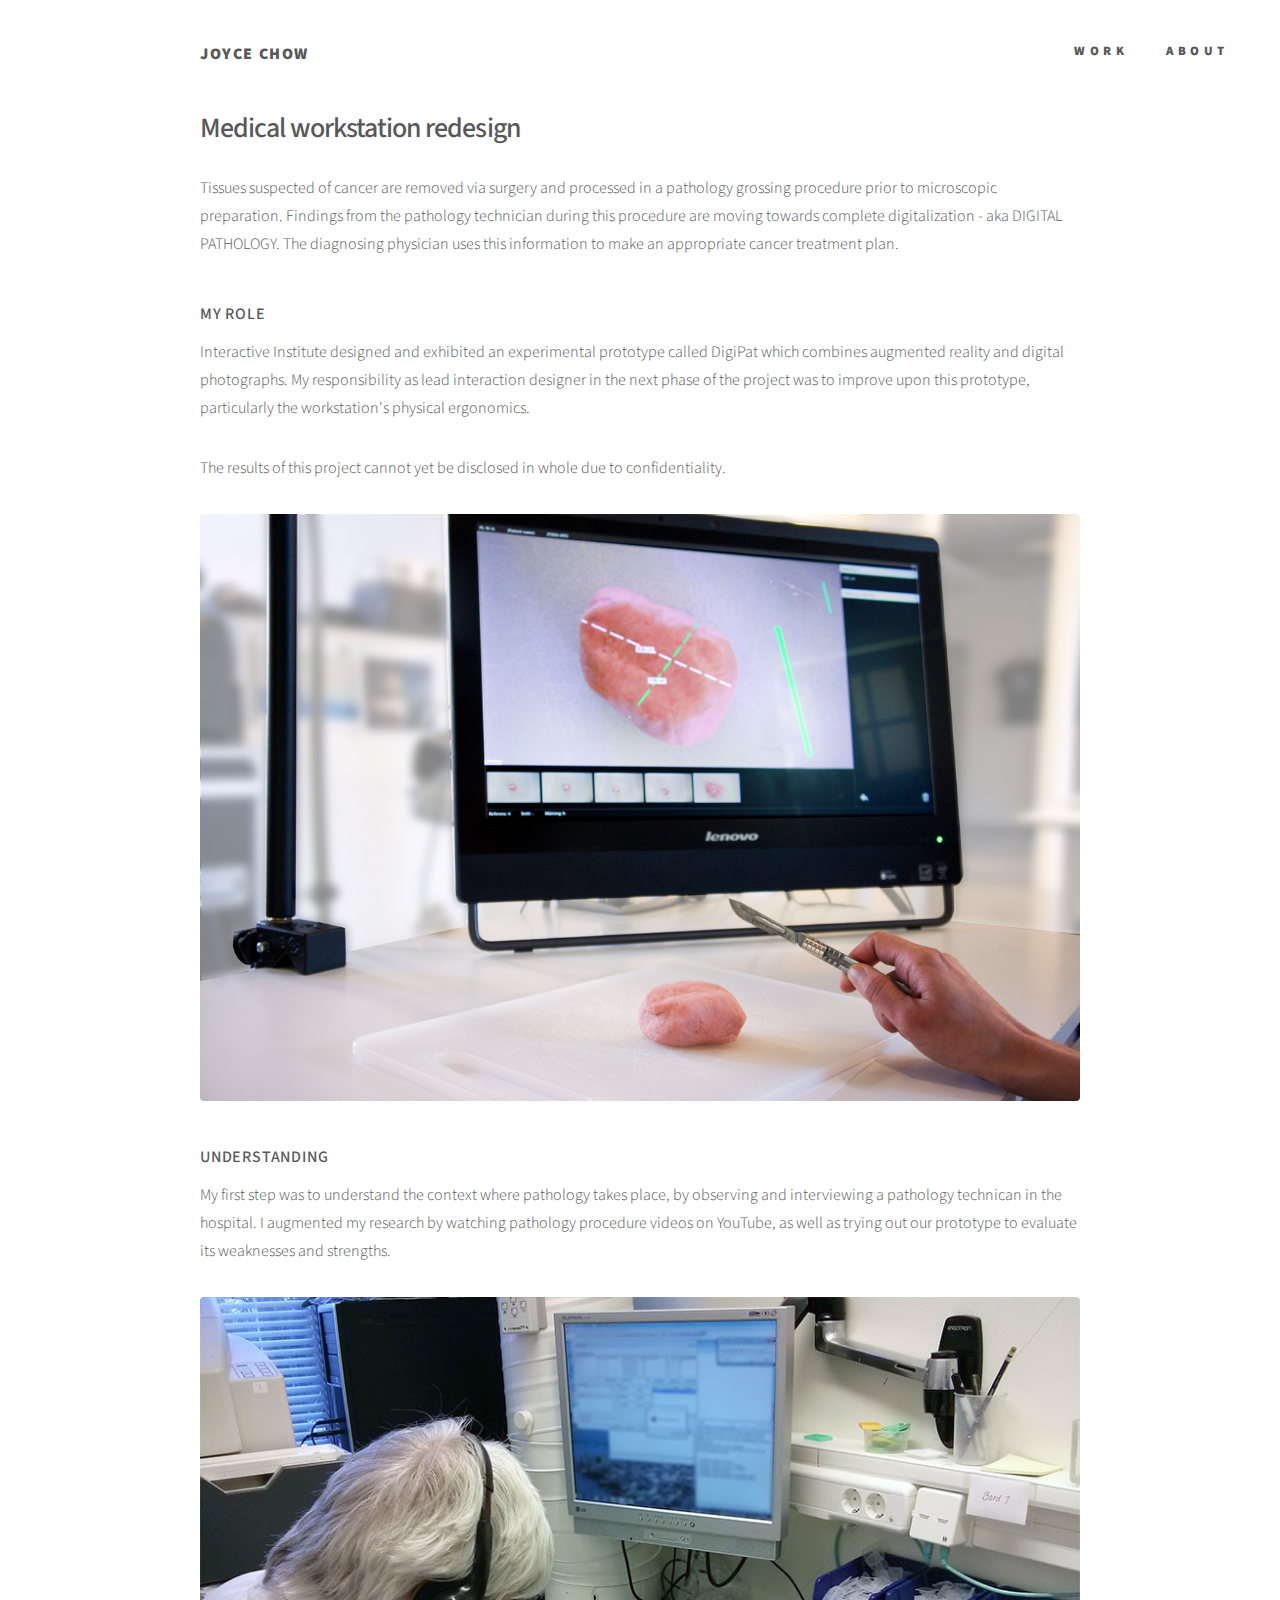
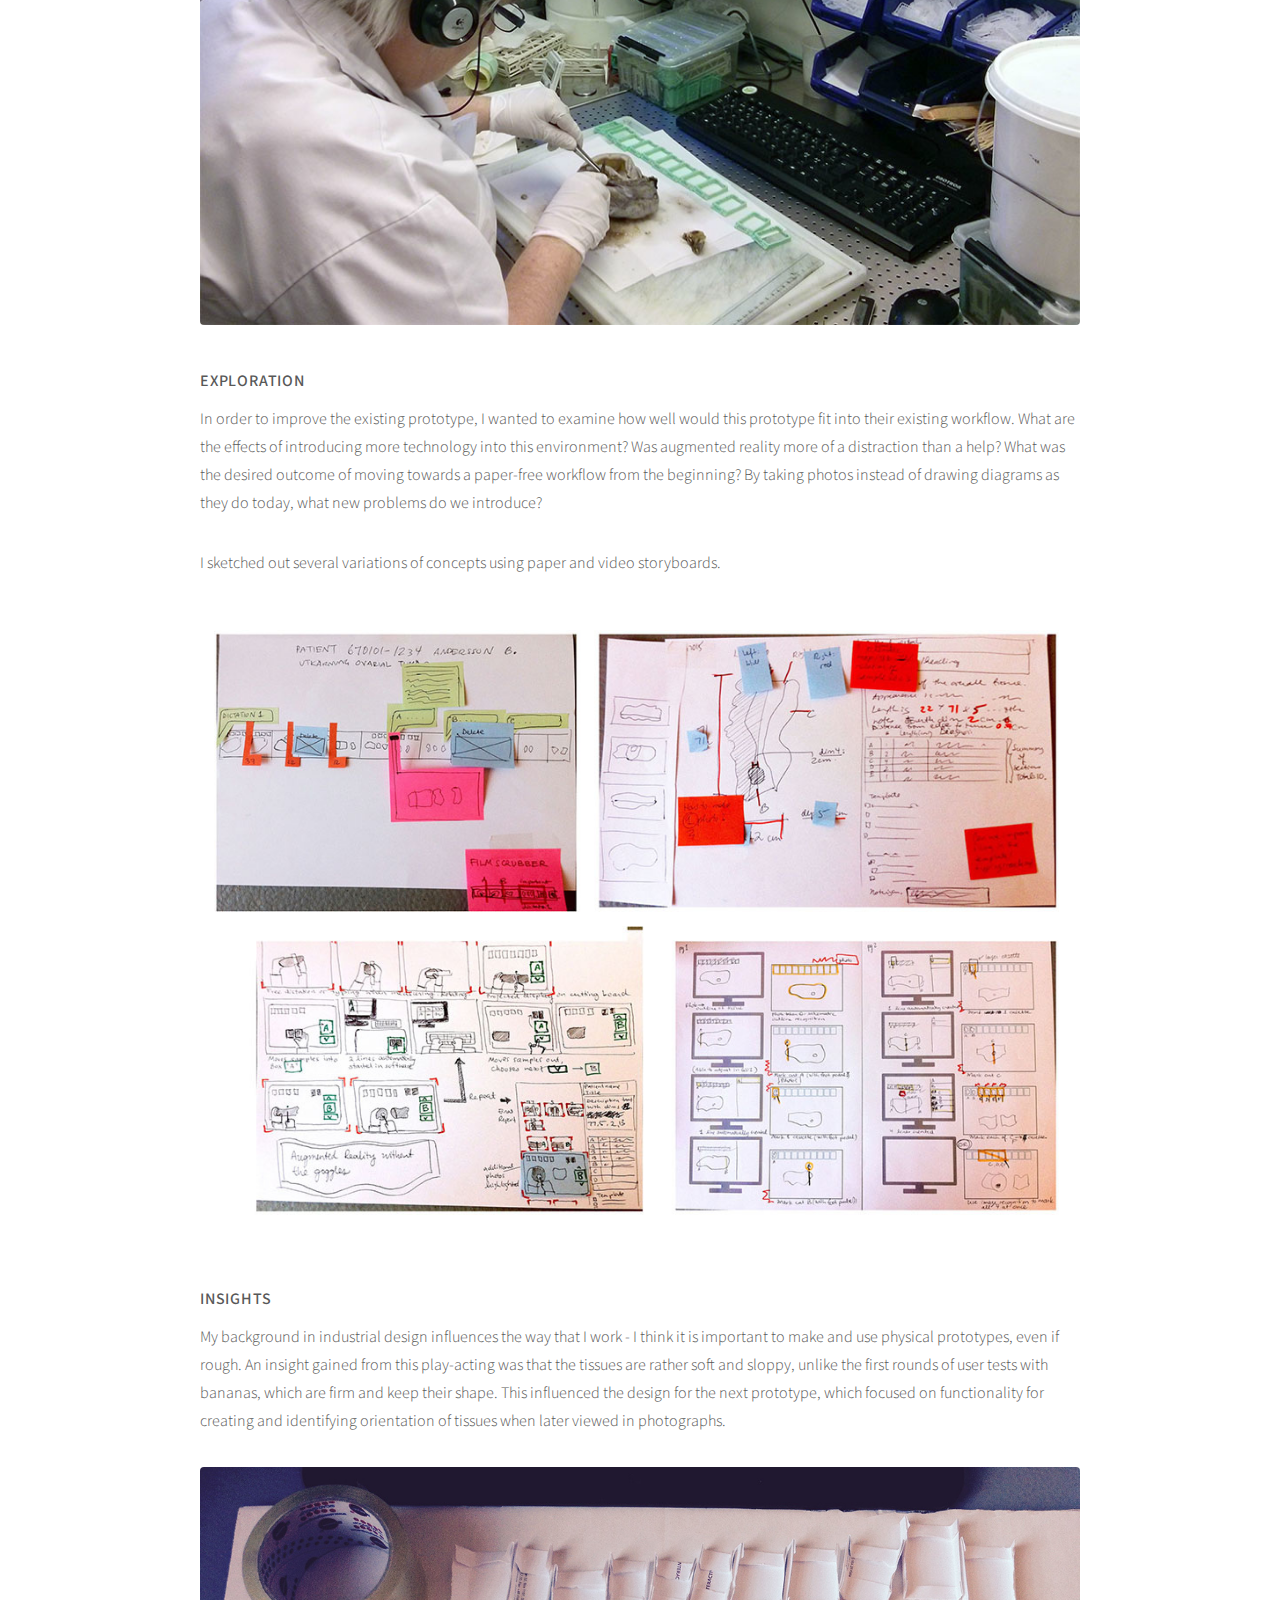
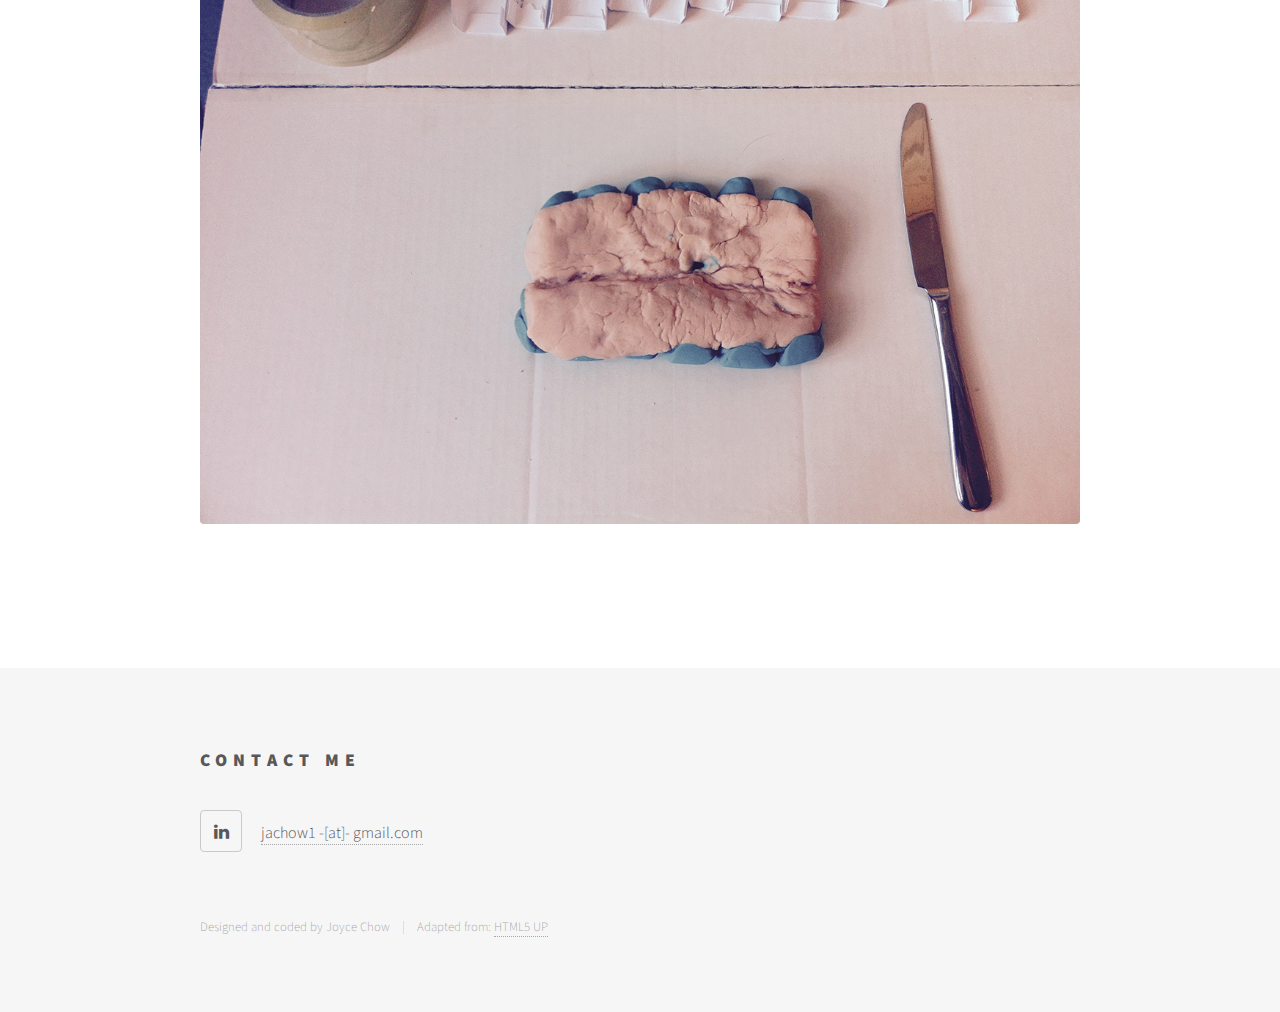
==== digipat.html @ 694c245b "new" ====
<!DOCTYPE HTML>
<!--Adapted and modifed by Joyce Chow 2016
	Phantom by HTML5 UP
	html5up.net | @ajlkn
	Free for personal and commercial use under the CCA 3.0 license (html5up.net/license)
-->
<html>
	<head>
		<title>Joyce Chow Interaction Designer</title>
		<meta charset="utf-8" />
		<meta name="viewport" content="width=device-width, initial-scale=1" />
		<!--[if lte IE 8]><script src="assets/js/ie/html5shiv.js"></script><![endif]-->
		<link rel="stylesheet" href="assets/css/main.css" />
		<!--[if lte IE 9]><link rel="stylesheet" href="assets/css/ie9.css" /><![endif]-->
		<!--[if lte IE 8]><link rel="stylesheet" href="assets/css/ie8.css" /><![endif]-->
</head>
	
<body>							




		<!-- Wrapper -->
		<div id="wrapper">
				<!-- Header -->
				<header id="header">
						<div class="inner">

							<!-- Logo -->
								<a href="index.html" class="logo">
									<span>JOYCE CHOW</span>
								</a>

							<nav>
									<ul>
										<li><a href="index.html">Work</a></li>
										<li><a href="about.html">About</a></li>
									</ul>
							</nav>
						</div>
				</header>

				<!-- Main -->
				<div id="main">
						<div class="inner">
							<h1>Medical workstation redesign</h1>

							<p>Tissues suspected of cancer are removed via surgery and processed in a pathology grossing procedure prior to microscopic preparation. Findings from the pathology technician during this procedure are moving towards complete digitalization - aka DIGITAL PATHOLOGY. The diagnosing physician uses this information to make an appropriate cancer treatment plan. </p>

							<h3>My role</h3>
							<p>Interactive Institute designed and exhibited an experimental prototype called DigiPat which combines augmented reality and digital photographs. My responsibility as lead interaction designer in the next phase of the project was to improve upon this prototype, particularly the workstation's physical ergonomics.</p>

							<p>The results of this project cannot yet be disclosed in whole due to confidentiality.</p>

							<span class="image main"><img src="images/digipat.jpg" alt="" /></span>

							<h3>Understanding</h3>
							<p>My first step was to understand the context where pathology takes place, by observing and interviewing a pathology technican in the hospital. I augmented my research by watching pathology procedure videos on YouTube, as well as trying out our prototype to evaluate its weaknesses and strengths. </p>

							<span class="image main"><img src="images/digipat_visit.jpg" alt="" /></span>

							<h3>Exploration</h3>
							<p>In order to improve the existing prototype, I wanted to examine how well would this prototype fit into their existing workflow. What are the effects of introducing more technology into this environment? Was augmented reality more of a distraction than a help? What was the desired outcome of moving towards a paper-free workflow from the beginning? By taking photos instead of drawing diagrams as they do today, what new problems do we introduce?</p> 

							<p>I sketched out several variations of concepts using paper and video storyboards.</p>
							<span class="image main"><img src="images/sketches.jpg" alt="" /></span>

							<h3>Insights</h3>
							<p>My background in industrial design influences the way that I work - I think it is important  to make and use physical prototypes, even if rough. An insight gained from this play-acting was that the tissues are rather soft and sloppy, unlike the first rounds of user tests with bananas, which are firm and keep their shape. This influenced the design for the next prototype, which focused on functionality for creating and identifying orientation of tissues when later viewed in photographs.</p>

							<span class="image main"><img src="images/play.jpg" alt="" /></span>


						</div>						
					</div> <!--end main-->

				<!-- Footer -->
					<footer id="footer">
						<div class="inner">

							<section>
								<h2>Contact me</h2>
								<ul class="icons">
									<li><a href="https://se.linkedin.com/in/joycechowdesign" class="icon style2 fa-linkedin"><span class="label">LinkedIn</span></a></li>
									
									<li><a href="mailto:jachow1 [-at-] gmail.com?Subject=Interaction%20design%20portfolio" target="_top">
jachow1 -[at]- gmail.com</a>
									</li>
								</ul>
							</section>
							<ul class="copyright">
								<li>Designed and coded by Joyce Chow</li><li>Adapted from: <a href="http://html5up.net">HTML5 UP</a></li>
							</ul>
						</div>
					</footer>




			</div> <!--end wrapper?-->



		<!-- Scripts -->
			<script src="assets/js/jquery.min.js"></script>
			<script src="assets/js/skel.min.js"></script>
			<script src="assets/js/util.js"></script>
			<!--[if lte IE 8]><script src="assets/js/ie/respond.min.js"></script><![endif]-->
			<script src="assets/js/main.js"></script>
	</body>
</html>
---- assets/css/main.css ----
@import url(font-awesome.min.css);
@import url("http://fonts.googleapis.com/css?family=Source+Sans+Pro:300,700,900");

/*
	Phantom by HTML5 UP
	html5up.net | @ajlkn
	Free for personal and commercial use under the CCA 3.0 license (html5up.net/license)
*/

/* Reset */

	html, body, div, span, applet, object, iframe, h1, h2, h3, h4, h5, h6, p, blockquote, pre, a, abbr, acronym, address, big, cite, code, del, dfn, em, img, ins, kbd, q, s, samp, small, strike, strong, sub, sup, tt, var, b, u, i, center, dl, dt, dd, ol, ul, li, fieldset, form, label, legend, table, caption, tbody, tfoot, thead, tr, th, td, article, aside, canvas, details, embed, figure, figcaption, footer, header, hgroup, menu, nav, output, ruby, section, summary, time, mark, audio, video {
		margin: 0;
		padding: 0;
		border: 0;
		font-size: 100%;
		font: inherit;
		vertical-align: baseline;
	}

	article, aside, details, figcaption, figure, footer, header, hgroup, menu, nav, section {
		display: block;
	}

	body {
		line-height: 1;
	}

	ol, ul {
		list-style: none;
	}

	blockquote, q {
		quotes: none;
	}

	blockquote:before, blockquote:after, q:before, q:after {
		content: '';
		content: none;
	}

	table {
		border-collapse: collapse;
		border-spacing: 0;
	}

	body {
		-webkit-text-size-adjust: none;
	}

/* Box Model */

	*, *:before, *:after {
		-moz-box-sizing: border-box;
		-webkit-box-sizing: border-box;
		box-sizing: border-box;
	}

/* Grid */

	.row {
		border-bottom: solid 1px transparent;
		-moz-box-sizing: border-box;
		-webkit-box-sizing: border-box;
		box-sizing: border-box;
	}

	.row > * {
		float: left;
		-moz-box-sizing: border-box;
		-webkit-box-sizing: border-box;
		box-sizing: border-box;
	}

	.row:after, .row:before {
		content: '';
		display: block;
		clear: both;
		height: 0;
	}

	.row.uniform > * > :first-child {
		margin-top: 0;
	}

	.row.uniform > * > :last-child {
		margin-bottom: 0;
	}

	.row.\30 \25 > * {
		padding: 0 0 0 0em;
	}

	.row.\30 \25 {
		margin: 0 0 -1px 0em;
	}

	.row.uniform.\30 \25 > * {
		padding: 0em 0 0 0em;
	}

	.row.uniform.\30 \25 {
		margin: 0em 0 -1px 0em;
	}

	.row > * {
		padding: 0 0 0 2em;
	}

	.row {
		margin: 0 0 -1px -2em;
	}

	.row.uniform > * {
		padding: 2em 0 0 2em;
	}

	.row.uniform {
		margin: -2em 0 -1px -2em;
	}

	.row.\32 00\25 > * {
		padding: 0 0 0 4em;
	}

	.row.\32 00\25 {
		margin: 0 0 -1px -4em;
	}

	.row.uniform.\32 00\25 > * {
		padding: 4em 0 0 4em;
	}

	.row.uniform.\32 00\25 {
		margin: -4em 0 -1px -4em;
	}

	.row.\31 50\25 > * {
		padding: 0 0 0 3em;
	}

	.row.\31 50\25 {
		margin: 0 0 -1px -3em;
	}

	.row.uniform.\31 50\25 > * {
		padding: 3em 0 0 3em;
	}

	.row.uniform.\31 50\25 {
		margin: -3em 0 -1px -3em;
	}

	.row.\35 0\25 > * {
		padding: 0 0 0 1em;
	}

	.row.\35 0\25 {
		margin: 0 0 -1px -1em;
	}

	.row.uniform.\35 0\25 > * {
		padding: 1em 0 0 1em;
	}

	.row.uniform.\35 0\25 {
		margin: -1em 0 -1px -1em;
	}

	.row.\32 5\25 > * {
		padding: 0 0 0 0.5em;
	}

	.row.\32 5\25 {
		margin: 0 0 -1px -0.5em;
	}

	.row.uniform.\32 5\25 > * {
		padding: 0.5em 0 0 0.5em;
	}

	.row.uniform.\32 5\25 {
		margin: -0.5em 0 -1px -0.5em;
	}

	.\31 2u, .\31 2u\24 {
		width: 100%;
		clear: none;
		margin-left: 0;
	}

	.\31 1u, .\31 1u\24 {
		width: 91.6666666667%;
		clear: none;
		margin-left: 0;
	}

	.\31 0u, .\31 0u\24 {
		width: 83.3333333333%;
		clear: none;
		margin-left: 0;
	}

	.\39 u, .\39 u\24 {
		width: 75%;
		clear: none;
		margin-left: 0;
	}

	.\38 u, .\38 u\24 {
		width: 66.6666666667%;
		clear: none;
		margin-left: 0;
	}

	.\37 u, .\37 u\24 {
		width: 58.3333333333%;
		clear: none;
		margin-left: 0;
	}

	.\36 u, .\36 u\24 {
		width: 50%;
		clear: none;
		margin-left: 0;
	}

	.\35 u, .\35 u\24 {
		width: 41.6666666667%;
		clear: none;
		margin-left: 0;
	}

	.\34 u, .\34 u\24 {
		width: 33.3333333333%;
		clear: none;
		margin-left: 0;
	}

	.\33 u, .\33 u\24 {
		width: 25%;
		clear: none;
		margin-left: 0;
	}

	.\32 u, .\32 u\24 {
		width: 16.6666666667%;
		clear: none;
		margin-left: 0;
	}

	.\31 u, .\31 u\24 {
		width: 8.3333333333%;
		clear: none;
		margin-left: 0;
	}

	.\31 2u\24 + *,
	.\31 1u\24 + *,
	.\31 0u\24 + *,
	.\39 u\24 + *,
	.\38 u\24 + *,
	.\37 u\24 + *,
	.\36 u\24 + *,
	.\35 u\24 + *,
	.\34 u\24 + *,
	.\33 u\24 + *,
	.\32 u\24 + *,
	.\31 u\24 + * {
		clear: left;
	}

	.\-11u {
		margin-left: 91.66667%;
	}

	.\-10u {
		margin-left: 83.33333%;
	}

	.\-9u {
		margin-left: 75%;
	}

	.\-8u {
		margin-left: 66.66667%;
	}

	.\-7u {
		margin-left: 58.33333%;
	}

	.\-6u {
		margin-left: 50%;
	}

	.\-5u {
		margin-left: 41.66667%;
	}

	.\-4u {
		margin-left: 33.33333%;
	}

	.\-3u {
		margin-left: 25%;
	}

	.\-2u {
		margin-left: 16.66667%;
	}

	.\-1u {
		margin-left: 8.33333%;
	}

	@media screen and (max-width: 1680px) {

		.row > * {
			padding: 0 0 0 2em;
		}

		.row {
			margin: 0 0 -1px -2em;
		}

		.row.uniform > * {
			padding: 2em 0 0 2em;
		}

		.row.uniform {
			margin: -2em 0 -1px -2em;
		}

		.row.\32 00\25 > * {
			padding: 0 0 0 4em;
		}

		.row.\32 00\25 {
			margin: 0 0 -1px -4em;
		}

		.row.uniform.\32 00\25 > * {
			padding: 4em 0 0 4em;
		}

		.row.uniform.\32 00\25 {
			margin: -4em 0 -1px -4em;
		}

		.row.\31 50\25 > * {
			padding: 0 0 0 3em;
		}

		.row.\31 50\25 {
			margin: 0 0 -1px -3em;
		}

		.row.uniform.\31 50\25 > * {
			padding: 3em 0 0 3em;
		}

		.row.uniform.\31 50\25 {
			margin: -3em 0 -1px -3em;
		}

		.row.\35 0\25 > * {
			padding: 0 0 0 1em;
		}

		.row.\35 0\25 {
			margin: 0 0 -1px -1em;
		}

		.row.uniform.\35 0\25 > * {
			padding: 1em 0 0 1em;
		}

		.row.uniform.\35 0\25 {
			margin: -1em 0 -1px -1em;
		}

		.row.\32 5\25 > * {
			padding: 0 0 0 0.5em;
		}

		.row.\32 5\25 {
			margin: 0 0 -1px -0.5em;
		}

		.row.uniform.\32 5\25 > * {
			padding: 0.5em 0 0 0.5em;
		}

		.row.uniform.\32 5\25 {
			margin: -0.5em 0 -1px -0.5em;
		}

		.\31 2u\28xlarge\29, .\31 2u\24\28xlarge\29 {
			width: 100%;
			clear: none;
			margin-left: 0;
		}

		.\31 1u\28xlarge\29, .\31 1u\24\28xlarge\29 {
			width: 91.6666666667%;
			clear: none;
			margin-left: 0;
		}

		.\31 0u\28xlarge\29, .\31 0u\24\28xlarge\29 {
			width: 83.3333333333%;
			clear: none;
			margin-left: 0;
		}

		.\39 u\28xlarge\29, .\39 u\24\28xlarge\29 {
			width: 75%;
			clear: none;
			margin-left: 0;
		}

		.\38 u\28xlarge\29, .\38 u\24\28xlarge\29 {
			width: 66.6666666667%;
			clear: none;
			margin-left: 0;
		}

		.\37 u\28xlarge\29, .\37 u\24\28xlarge\29 {
			width: 58.3333333333%;
			clear: none;
			margin-left: 0;
		}

		.\36 u\28xlarge\29, .\36 u\24\28xlarge\29 {
			width: 50%;
			clear: none;
			margin-left: 0;
		}

		.\35 u\28xlarge\29, .\35 u\24\28xlarge\29 {
			width: 41.6666666667%;
			clear: none;
			margin-left: 0;
		}

		.\34 u\28xlarge\29, .\34 u\24\28xlarge\29 {
			width: 33.3333333333%;
			clear: none;
			margin-left: 0;
		}

		.\33 u\28xlarge\29, .\33 u\24\28xlarge\29 {
			width: 25%;
			clear: none;
			margin-left: 0;
		}

		.\32 u\28xlarge\29, .\32 u\24\28xlarge\29 {
			width: 16.6666666667%;
			clear: none;
			margin-left: 0;
		}

		.\31 u\28xlarge\29, .\31 u\24\28xlarge\29 {
			width: 8.3333333333%;
			clear: none;
			margin-left: 0;
		}

		.\31 2u\24\28xlarge\29 + *,
		.\31 1u\24\28xlarge\29 + *,
		.\31 0u\24\28xlarge\29 + *,
		.\39 u\24\28xlarge\29 + *,
		.\38 u\24\28xlarge\29 + *,
		.\37 u\24\28xlarge\29 + *,
		.\36 u\24\28xlarge\29 + *,
		.\35 u\24\28xlarge\29 + *,
		.\34 u\24\28xlarge\29 + *,
		.\33 u\24\28xlarge\29 + *,
		.\32 u\24\28xlarge\29 + *,
		.\31 u\24\28xlarge\29 + * {
			clear: left;
		}

		.\-11u\28xlarge\29 {
			margin-left: 91.66667%;
		}

		.\-10u\28xlarge\29 {
			margin-left: 83.33333%;
		}

		.\-9u\28xlarge\29 {
			margin-left: 75%;
		}

		.\-8u\28xlarge\29 {
			margin-left: 66.66667%;
		}

		.\-7u\28xlarge\29 {
			margin-left: 58.33333%;
		}

		.\-6u\28xlarge\29 {
			margin-left: 50%;
		}

		.\-5u\28xlarge\29 {
			margin-left: 41.66667%;
		}

		.\-4u\28xlarge\29 {
			margin-left: 33.33333%;
		}

		.\-3u\28xlarge\29 {
			margin-left: 25%;
		}

		.\-2u\28xlarge\29 {
			margin-left: 16.66667%;
		}

		.\-1u\28xlarge\29 {
			margin-left: 8.33333%;
		}

	}

	@media screen and (max-width: 1280px) {

		.row > * {
			padding: 0 0 0 2em;
		}

		.row {
			margin: 0 0 -1px -2em;
		}

		.row.uniform > * {
			padding: 2em 0 0 2em;
		}

		.row.uniform {
			margin: -2em 0 -1px -2em;
		}

		.row.\32 00\25 > * {
			padding: 0 0 0 4em;
		}

		.row.\32 00\25 {
			margin: 0 0 -1px -4em;
		}

		.row.uniform.\32 00\25 > * {
			padding: 4em 0 0 4em;
		}

		.row.uniform.\32 00\25 {
			margin: -4em 0 -1px -4em;
		}

		.row.\31 50\25 > * {
			padding: 0 0 0 3em;
		}

		.row.\31 50\25 {
			margin: 0 0 -1px -3em;
		}

		.row.uniform.\31 50\25 > * {
			padding: 3em 0 0 3em;
		}

		.row.uniform.\31 50\25 {
			margin: -3em 0 -1px -3em;
		}

		.row.\35 0\25 > * {
			padding: 0 0 0 1em;
		}

		.row.\35 0\25 {
			margin: 0 0 -1px -1em;
		}

		.row.uniform.\35 0\25 > * {
			padding: 1em 0 0 1em;
		}

		.row.uniform.\35 0\25 {
			margin: -1em 0 -1px -1em;
		}

		.row.\32 5\25 > * {
			padding: 0 0 0 0.5em;
		}

		.row.\32 5\25 {
			margin: 0 0 -1px -0.5em;
		}

		.row.uniform.\32 5\25 > * {
			padding: 0.5em 0 0 0.5em;
		}

		.row.uniform.\32 5\25 {
			margin: -0.5em 0 -1px -0.5em;
		}

		.\31 2u\28large\29, .\31 2u\24\28large\29 {
			width: 100%;
			clear: none;
			margin-left: 0;
		}

		.\31 1u\28large\29, .\31 1u\24\28large\29 {
			width: 91.6666666667%;
			clear: none;
			margin-left: 0;
		}

		.\31 0u\28large\29, .\31 0u\24\28large\29 {
			width: 83.3333333333%;
			clear: none;
			margin-left: 0;
		}

		.\39 u\28large\29, .\39 u\24\28large\29 {
			width: 75%;
			clear: none;
			margin-left: 0;
		}

		.\38 u\28large\29, .\38 u\24\28large\29 {
			width: 66.6666666667%;
			clear: none;
			margin-left: 0;
		}

		.\37 u\28large\29, .\37 u\24\28large\29 {
			width: 58.3333333333%;
			clear: none;
			margin-left: 0;
		}

		.\36 u\28large\29, .\36 u\24\28large\29 {
			width: 50%;
			clear: none;
			margin-left: 0;
		}

		.\35 u\28large\29, .\35 u\24\28large\29 {
			width: 41.6666666667%;
			clear: none;
			margin-left: 0;
		}

		.\34 u\28large\29, .\34 u\24\28large\29 {
			width: 33.3333333333%;
			clear: none;
			margin-left: 0;
		}

		.\33 u\28large\29, .\33 u\24\28large\29 {
			width: 25%;
			clear: none;
			margin-left: 0;
		}

		.\32 u\28large\29, .\32 u\24\28large\29 {
			width: 16.6666666667%;
			clear: none;
			margin-left: 0;
		}

		.\31 u\28large\29, .\31 u\24\28large\29 {
			width: 8.3333333333%;
			clear: none;
			margin-left: 0;
		}

		.\31 2u\24\28large\29 + *,
		.\31 1u\24\28large\29 + *,
		.\31 0u\24\28large\29 + *,
		.\39 u\24\28large\29 + *,
		.\38 u\24\28large\29 + *,
		.\37 u\24\28large\29 + *,
		.\36 u\24\28large\29 + *,
		.\35 u\24\28large\29 + *,
		.\34 u\24\28large\29 + *,
		.\33 u\24\28large\29 + *,
		.\32 u\24\28large\29 + *,
		.\31 u\24\28large\29 + * {
			clear: left;
		}

		.\-11u\28large\29 {
			margin-left: 91.66667%;
		}

		.\-10u\28large\29 {
			margin-left: 83.33333%;
		}

		.\-9u\28large\29 {
			margin-left: 75%;
		}

		.\-8u\28large\29 {
			margin-left: 66.66667%;
		}

		.\-7u\28large\29 {
			margin-left: 58.33333%;
		}

		.\-6u\28large\29 {
			margin-left: 50%;
		}

		.\-5u\28large\29 {
			margin-left: 41.66667%;
		}

		.\-4u\28large\29 {
			margin-left: 33.33333%;
		}

		.\-3u\28large\29 {
			margin-left: 25%;
		}

		.\-2u\28large\29 {
			margin-left: 16.66667%;
		}

		.\-1u\28large\29 {
			margin-left: 8.33333%;
		}

	}

	@media screen and (max-width: 980px) {

		.row > * {
			padding: 0 0 0 1.5em;
		}

		.row {
			margin: 0 0 -1px -1.5em;
		}

		.row.uniform > * {
			padding: 1.5em 0 0 1.5em;
		}

		.row.uniform {
			margin: -1.5em 0 -1px -1.5em;
		}

		.row.\32 00\25 > * {
			padding: 0 0 0 3em;
		}

		.row.\32 00\25 {
			margin: 0 0 -1px -3em;
		}

		.row.uniform.\32 00\25 > * {
			padding: 3em 0 0 3em;
		}

		.row.uniform.\32 00\25 {
			margin: -3em 0 -1px -3em;
		}

		.row.\31 50\25 > * {
			padding: 0 0 0 2.25em;
		}

		.row.\31 50\25 {
			margin: 0 0 -1px -2.25em;
		}

		.row.uniform.\31 50\25 > * {
			padding: 2.25em 0 0 2.25em;
		}

		.row.uniform.\31 50\25 {
			margin: -2.25em 0 -1px -2.25em;
		}

		.row.\35 0\25 > * {
			padding: 0 0 0 0.75em;
		}

		.row.\35 0\25 {
			margin: 0 0 -1px -0.75em;
		}

		.row.uniform.\35 0\25 > * {
			padding: 0.75em 0 0 0.75em;
		}

		.row.uniform.\35 0\25 {
			margin: -0.75em 0 -1px -0.75em;
		}

		.row.\32 5\25 > * {
			padding: 0 0 0 0.375em;
		}

		.row.\32 5\25 {
			margin: 0 0 -1px -0.375em;
		}

		.row.uniform.\32 5\25 > * {
			padding: 0.375em 0 0 0.375em;
		}

		.row.uniform.\32 5\25 {
			margin: -0.375em 0 -1px -0.375em;
		}

		.\31 2u\28medium\29, .\31 2u\24\28medium\29 {
			width: 100%;
			clear: none;
			margin-left: 0;
		}

		.\31 1u\28medium\29, .\31 1u\24\28medium\29 {
			width: 91.6666666667%;
			clear: none;
			margin-left: 0;
		}

		.\31 0u\28medium\29, .\31 0u\24\28medium\29 {
			width: 83.3333333333%;
			clear: none;
			margin-left: 0;
		}

		.\39 u\28medium\29, .\39 u\24\28medium\29 {
			width: 75%;
			clear: none;
			margin-left: 0;
		}

		.\38 u\28medium\29, .\38 u\24\28medium\29 {
			width: 66.6666666667%;
			clear: none;
			margin-left: 0;
		}

		.\37 u\28medium\29, .\37 u\24\28medium\29 {
			width: 58.3333333333%;
			clear: none;
			margin-left: 0;
		}

		.\36 u\28medium\29, .\36 u\24\28medium\29 {
			width: 50%;
			clear: none;
			margin-left: 0;
		}

		.\35 u\28medium\29, .\35 u\24\28medium\29 {
			width: 41.6666666667%;
			clear: none;
			margin-left: 0;
		}

		.\34 u\28medium\29, .\34 u\24\28medium\29 {
			width: 33.3333333333%;
			clear: none;
			margin-left: 0;
		}

		.\33 u\28medium\29, .\33 u\24\28medium\29 {
			width: 25%;
			clear: none;
			margin-left: 0;
		}

		.\32 u\28medium\29, .\32 u\24\28medium\29 {
			width: 16.6666666667%;
			clear: none;
			margin-left: 0;
		}

		.\31 u\28medium\29, .\31 u\24\28medium\29 {
			width: 8.3333333333%;
			clear: none;
			margin-left: 0;
		}

		.\31 2u\24\28medium\29 + *,
		.\31 1u\24\28medium\29 + *,
		.\31 0u\24\28medium\29 + *,
		.\39 u\24\28medium\29 + *,
		.\38 u\24\28medium\29 + *,
		.\37 u\24\28medium\29 + *,
		.\36 u\24\28medium\29 + *,
		.\35 u\24\28medium\29 + *,
		.\34 u\24\28medium\29 + *,
		.\33 u\24\28medium\29 + *,
		.\32 u\24\28medium\29 + *,
		.\31 u\24\28medium\29 + * {
			clear: left;
		}

		.\-11u\28medium\29 {
			margin-left: 91.66667%;
		}

		.\-10u\28medium\29 {
			margin-left: 83.33333%;
		}

		.\-9u\28medium\29 {
			margin-left: 75%;
		}

		.\-8u\28medium\29 {
			margin-left: 66.66667%;
		}

		.\-7u\28medium\29 {
			margin-left: 58.33333%;
		}

		.\-6u\28medium\29 {
			margin-left: 50%;
		}

		.\-5u\28medium\29 {
			margin-left: 41.66667%;
		}

		.\-4u\28medium\29 {
			margin-left: 33.33333%;
		}

		.\-3u\28medium\29 {
			margin-left: 25%;
		}

		.\-2u\28medium\29 {
			margin-left: 16.66667%;
		}

		.\-1u\28medium\29 {
			margin-left: 8.33333%;
		}

	}

	@media screen and (max-width: 736px) {

		.row > * {
			padding: 0 0 0 1em;
		}

		.row {
			margin: 0 0 -1px -1em;
		}

		.row.uniform > * {
			padding: 1em 0 0 1em;
		}

		.row.uniform {
			margin: -1em 0 -1px -1em;
		}

		.row.\32 00\25 > * {
			padding: 0 0 0 2em;
		}

		.row.\32 00\25 {
			margin: 0 0 -1px -2em;
		}

		.row.uniform.\32 00\25 > * {
			padding: 2em 0 0 2em;
		}

		.row.uniform.\32 00\25 {
			margin: -2em 0 -1px -2em;
		}

		.row.\31 50\25 > * {
			padding: 0 0 0 1.5em;
		}

		.row.\31 50\25 {
			margin: 0 0 -1px -1.5em;
		}

		.row.uniform.\31 50\25 > * {
			padding: 1.5em 0 0 1.5em;
		}

		.row.uniform.\31 50\25 {
			margin: -1.5em 0 -1px -1.5em;
		}

		.row.\35 0\25 > * {
			padding: 0 0 0 0.5em;
		}

		.row.\35 0\25 {
			margin: 0 0 -1px -0.5em;
		}

		.row.uniform.\35 0\25 > * {
			padding: 0.5em 0 0 0.5em;
		}

		.row.uniform.\35 0\25 {
			margin: -0.5em 0 -1px -0.5em;
		}

		.row.\32 5\25 > * {
			padding: 0 0 0 0.25em;
		}

		.row.\32 5\25 {
			margin: 0 0 -1px -0.25em;
		}

		.row.uniform.\32 5\25 > * {
			padding: 0.25em 0 0 0.25em;
		}

		.row.uniform.\32 5\25 {
			margin: -0.25em 0 -1px -0.25em;
		}

		.\31 2u\28small\29, .\31 2u\24\28small\29 {
			width: 100%;
			clear: none;
			margin-left: 0;
		}

		.\31 1u\28small\29, .\31 1u\24\28small\29 {
			width: 91.6666666667%;
			clear: none;
			margin-left: 0;
		}

		.\31 0u\28small\29, .\31 0u\24\28small\29 {
			width: 83.3333333333%;
			clear: none;
			margin-left: 0;
		}

		.\39 u\28small\29, .\39 u\24\28small\29 {
			width: 75%;
			clear: none;
			margin-left: 0;
		}

		.\38 u\28small\29, .\38 u\24\28small\29 {
			width: 66.6666666667%;
			clear: none;
			margin-left: 0;
		}

		.\37 u\28small\29, .\37 u\24\28small\29 {
			width: 58.3333333333%;
			clear: none;
			margin-left: 0;
		}

		.\36 u\28small\29, .\36 u\24\28small\29 {
			width: 50%;
			clear: none;
			margin-left: 0;
		}

		.\35 u\28small\29, .\35 u\24\28small\29 {
			width: 41.6666666667%;
			clear: none;
			margin-left: 0;
		}

		.\34 u\28small\29, .\34 u\24\28small\29 {
			width: 33.3333333333%;
			clear: none;
			margin-left: 0;
		}

		.\33 u\28small\29, .\33 u\24\28small\29 {
			width: 25%;
			clear: none;
			margin-left: 0;
		}

		.\32 u\28small\29, .\32 u\24\28small\29 {
			width: 16.6666666667%;
			clear: none;
			margin-left: 0;
		}

		.\31 u\28small\29, .\31 u\24\28small\29 {
			width: 8.3333333333%;
			clear: none;
			margin-left: 0;
		}

		.\31 2u\24\28small\29 + *,
		.\31 1u\24\28small\29 + *,
		.\31 0u\24\28small\29 + *,
		.\39 u\24\28small\29 + *,
		.\38 u\24\28small\29 + *,
		.\37 u\24\28small\29 + *,
		.\36 u\24\28small\29 + *,
		.\35 u\24\28small\29 + *,
		.\34 u\24\28small\29 + *,
		.\33 u\24\28small\29 + *,
		.\32 u\24\28small\29 + *,
		.\31 u\24\28small\29 + * {
			clear: left;
		}

		.\-11u\28small\29 {
			margin-left: 91.66667%;
		}

		.\-10u\28small\29 {
			margin-left: 83.33333%;
		}

		.\-9u\28small\29 {
			margin-left: 75%;
		}

		.\-8u\28small\29 {
			margin-left: 66.66667%;
		}

		.\-7u\28small\29 {
			margin-left: 58.33333%;
		}

		.\-6u\28small\29 {
			margin-left: 50%;
		}

		.\-5u\28small\29 {
			margin-left: 41.66667%;
		}

		.\-4u\28small\29 {
			margin-left: 33.33333%;
		}

		.\-3u\28small\29 {
			margin-left: 25%;
		}

		.\-2u\28small\29 {
			margin-left: 16.66667%;
		}

		.\-1u\28small\29 {
			margin-left: 8.33333%;
		}

	}

	@media screen and (max-width: 480px) {

		.row > * {
			padding: 0 0 0 1em;
		}

		.row {
			margin: 0 0 -1px -1em;
		}

		.row.uniform > * {
			padding: 1em 0 0 1em;
		}

		.row.uniform {
			margin: -1em 0 -1px -1em;
		}

		.row.\32 00\25 > * {
			padding: 0 0 0 2em;
		}

		.row.\32 00\25 {
			margin: 0 0 -1px -2em;
		}

		.row.uniform.\32 00\25 > * {
			padding: 2em 0 0 2em;
		}

		.row.uniform.\32 00\25 {
			margin: -2em 0 -1px -2em;
		}

		.row.\31 50\25 > * {
			padding: 0 0 0 1.5em;
		}

		.row.\31 50\25 {
			margin: 0 0 -1px -1.5em;
		}

		.row.uniform.\31 50\25 > * {
			padding: 1.5em 0 0 1.5em;
		}

		.row.uniform.\31 50\25 {
			margin: -1.5em 0 -1px -1.5em;
		}

		.row.\35 0\25 > * {
			padding: 0 0 0 0.5em;
		}

		.row.\35 0\25 {
			margin: 0 0 -1px -0.5em;
		}

		.row.uniform.\35 0\25 > * {
			padding: 0.5em 0 0 0.5em;
		}

		.row.uniform.\35 0\25 {
			margin: -0.5em 0 -1px -0.5em;
		}

		.row.\32 5\25 > * {
			padding: 0 0 0 0.25em;
		}

		.row.\32 5\25 {
			margin: 0 0 -1px -0.25em;
		}

		.row.uniform.\32 5\25 > * {
			padding: 0.25em 0 0 0.25em;
		}

		.row.uniform.\32 5\25 {
			margin: -0.25em 0 -1px -0.25em;
		}

		.\31 2u\28xsmall\29, .\31 2u\24\28xsmall\29 {
			width: 100%;
			clear: none;
			margin-left: 0;
		}

		.\31 1u\28xsmall\29, .\31 1u\24\28xsmall\29 {
			width: 91.6666666667%;
			clear: none;
			margin-left: 0;
		}

		.\31 0u\28xsmall\29, .\31 0u\24\28xsmall\29 {
			width: 83.3333333333%;
			clear: none;
			margin-left: 0;
		}

		.\39 u\28xsmall\29, .\39 u\24\28xsmall\29 {
			width: 75%;
			clear: none;
			margin-left: 0;
		}

		.\38 u\28xsmall\29, .\38 u\24\28xsmall\29 {
			width: 66.6666666667%;
			clear: none;
			margin-left: 0;
		}

		.\37 u\28xsmall\29, .\37 u\24\28xsmall\29 {
			width: 58.3333333333%;
			clear: none;
			margin-left: 0;
		}

		.\36 u\28xsmall\29, .\36 u\24\28xsmall\29 {
			width: 50%;
			clear: none;
			margin-left: 0;
		}

		.\35 u\28xsmall\29, .\35 u\24\28xsmall\29 {
			width: 41.6666666667%;
			clear: none;
			margin-left: 0;
		}

		.\34 u\28xsmall\29, .\34 u\24\28xsmall\29 {
			width: 33.3333333333%;
			clear: none;
			margin-left: 0;
		}

		.\33 u\28xsmall\29, .\33 u\24\28xsmall\29 {
			width: 25%;
			clear: none;
			margin-left: 0;
		}

		.\32 u\28xsmall\29, .\32 u\24\28xsmall\29 {
			width: 16.6666666667%;
			clear: none;
			margin-left: 0;
		}

		.\31 u\28xsmall\29, .\31 u\24\28xsmall\29 {
			width: 8.3333333333%;
			clear: none;
			margin-left: 0;
		}

		.\31 2u\24\28xsmall\29 + *,
		.\31 1u\24\28xsmall\29 + *,
		.\31 0u\24\28xsmall\29 + *,
		.\39 u\24\28xsmall\29 + *,
		.\38 u\24\28xsmall\29 + *,
		.\37 u\24\28xsmall\29 + *,
		.\36 u\24\28xsmall\29 + *,
		.\35 u\24\28xsmall\29 + *,
		.\34 u\24\28xsmall\29 + *,
		.\33 u\24\28xsmall\29 + *,
		.\32 u\24\28xsmall\29 + *,
		.\31 u\24\28xsmall\29 + * {
			clear: left;
		}

		.\-11u\28xsmall\29 {
			margin-left: 91.66667%;
		}

		.\-10u\28xsmall\29 {
			margin-left: 83.33333%;
		}

		.\-9u\28xsmall\29 {
			margin-left: 75%;
		}

		.\-8u\28xsmall\29 {
			margin-left: 66.66667%;
		}

		.\-7u\28xsmall\29 {
			margin-left: 58.33333%;
		}

		.\-6u\28xsmall\29 {
			margin-left: 50%;
		}

		.\-5u\28xsmall\29 {
			margin-left: 41.66667%;
		}

		.\-4u\28xsmall\29 {
			margin-left: 33.33333%;
		}

		.\-3u\28xsmall\29 {
			margin-left: 25%;
		}

		.\-2u\28xsmall\29 {
			margin-left: 16.66667%;
		}

		.\-1u\28xsmall\29 {
			margin-left: 8.33333%;
		}

	}

	@media screen and (max-width: 360px) {

		.row > * {
			padding: 0 0 0 1em;
		}

		.row {
			margin: 0 0 -1px -1em;
		}

		.row.uniform > * {
			padding: 1em 0 0 1em;
		}

		.row.uniform {
			margin: -1em 0 -1px -1em;
		}

		.row.\32 00\25 > * {
			padding: 0 0 0 2em;
		}

		.row.\32 00\25 {
			margin: 0 0 -1px -2em;
		}

		.row.uniform.\32 00\25 > * {
			padding: 2em 0 0 2em;
		}

		.row.uniform.\32 00\25 {
			margin: -2em 0 -1px -2em;
		}

		.row.\31 50\25 > * {
			padding: 0 0 0 1.5em;
		}

		.row.\31 50\25 {
			margin: 0 0 -1px -1.5em;
		}

		.row.uniform.\31 50\25 > * {
			padding: 1.5em 0 0 1.5em;
		}

		.row.uniform.\31 50\25 {
			margin: -1.5em 0 -1px -1.5em;
		}

		.row.\35 0\25 > * {
			padding: 0 0 0 0.5em;
		}

		.row.\35 0\25 {
			margin: 0 0 -1px -0.5em;
		}

		.row.uniform.\35 0\25 > * {
			padding: 0.5em 0 0 0.5em;
		}

		.row.uniform.\35 0\25 {
			margin: -0.5em 0 -1px -0.5em;
		}

		.row.\32 5\25 > * {
			padding: 0 0 0 0.25em;
		}

		.row.\32 5\25 {
			margin: 0 0 -1px -0.25em;
		}

		.row.uniform.\32 5\25 > * {
			padding: 0.25em 0 0 0.25em;
		}

		.row.uniform.\32 5\25 {
			margin: -0.25em 0 -1px -0.25em;
		}

		.\31 2u\28xxsmall\29, .\31 2u\24\28xxsmall\29 {
			width: 100%;
			clear: none;
			margin-left: 0;
		}

		.\31 1u\28xxsmall\29, .\31 1u\24\28xxsmall\29 {
			width: 91.6666666667%;
			clear: none;
			margin-left: 0;
		}

		.\31 0u\28xxsmall\29, .\31 0u\24\28xxsmall\29 {
			width: 83.3333333333%;
			clear: none;
			margin-left: 0;
		}

		.\39 u\28xxsmall\29, .\39 u\24\28xxsmall\29 {
			width: 75%;
			clear: none;
			margin-left: 0;
		}

		.\38 u\28xxsmall\29, .\38 u\24\28xxsmall\29 {
			width: 66.6666666667%;
			clear: none;
			margin-left: 0;
		}

		.\37 u\28xxsmall\29, .\37 u\24\28xxsmall\29 {
			width: 58.3333333333%;
			clear: none;
			margin-left: 0;
		}

		.\36 u\28xxsmall\29, .\36 u\24\28xxsmall\29 {
			width: 50%;
			clear: none;
			margin-left: 0;
		}

		.\35 u\28xxsmall\29, .\35 u\24\28xxsmall\29 {
			width: 41.6666666667%;
			clear: none;
			margin-left: 0;
		}

		.\34 u\28xxsmall\29, .\34 u\24\28xxsmall\29 {
			width: 33.3333333333%;
			clear: none;
			margin-left: 0;
		}

		.\33 u\28xxsmall\29, .\33 u\24\28xxsmall\29 {
			width: 25%;
			clear: none;
			margin-left: 0;
		}

		.\32 u\28xxsmall\29, .\32 u\24\28xxsmall\29 {
			width: 16.6666666667%;
			clear: none;
			margin-left: 0;
		}

		.\31 u\28xxsmall\29, .\31 u\24\28xxsmall\29 {
			width: 8.3333333333%;
			clear: none;
			margin-left: 0;
		}

		.\31 2u\24\28xxsmall\29 + *,
		.\31 1u\24\28xxsmall\29 + *,
		.\31 0u\24\28xxsmall\29 + *,
		.\39 u\24\28xxsmall\29 + *,
		.\38 u\24\28xxsmall\29 + *,
		.\37 u\24\28xxsmall\29 + *,
		.\36 u\24\28xxsmall\29 + *,
		.\35 u\24\28xxsmall\29 + *,
		.\34 u\24\28xxsmall\29 + *,
		.\33 u\24\28xxsmall\29 + *,
		.\32 u\24\28xxsmall\29 + *,
		.\31 u\24\28xxsmall\29 + * {
			clear: left;
		}

		.\-11u\28xxsmall\29 {
			margin-left: 91.66667%;
		}

		.\-10u\28xxsmall\29 {
			margin-left: 83.33333%;
		}

		.\-9u\28xxsmall\29 {
			margin-left: 75%;
		}

		.\-8u\28xxsmall\29 {
			margin-left: 66.66667%;
		}

		.\-7u\28xxsmall\29 {
			margin-left: 58.33333%;
		}

		.\-6u\28xxsmall\29 {
			margin-left: 50%;
		}

		.\-5u\28xxsmall\29 {
			margin-left: 41.66667%;
		}

		.\-4u\28xxsmall\29 {
			margin-left: 33.33333%;
		}

		.\-3u\28xxsmall\29 {
			margin-left: 25%;
		}

		.\-2u\28xxsmall\29 {
			margin-left: 16.66667%;
		}

		.\-1u\28xxsmall\29 {
			margin-left: 8.33333%;
		}

	}

/* Basic */

	@-ms-viewport {
		width: device-width;
	}

	body {
		-ms-overflow-style: scrollbar;
	}

	@media screen and (max-width: 480px) {

		html, body {
			min-width: 320px;
		}

	}

	body {
		background: #ffffff;
	}

		body.is-loading *, body.is-loading *:before, body.is-loading *:after {
			-moz-animation: none !important;
			-webkit-animation: none !important;
			-ms-animation: none !important;
			animation: none !important;
			-moz-transition: none !important;
			-webkit-transition: none !important;
			-ms-transition: none !important;
			transition: none !important;
		}

/* Type */

	body, input, select, textarea {
		color: #585858;
		font-family: "Source Sans Pro", Helvetica, sans-serif;
		font-size: 16pt;
		font-weight: 300;
		line-height: 1.75;
	}

		@media screen and (max-width: 1680px) {

			body, input, select, textarea {
				font-size: 14pt;
			}

		}

		@media screen and (max-width: 1280px) {

			body, input, select, textarea {
				font-size: 12pt;
			}

		}

	a {
		-moz-transition: border-bottom-color 0.2s ease, color 0.2s ease;
		-webkit-transition: border-bottom-color 0.2s ease, color 0.2s ease;
		-ms-transition: border-bottom-color 0.2s ease, color 0.2s ease;
		transition: border-bottom-color 0.2s ease, color 0.2s ease;
		text-decoration: none;
		color: #585858;
		border-bottom: dotted 1px rgba(88, 88, 88, 0.5);
	}

		a:hover {
			border-bottom-color: transparent;
			color: #f2849e !important;
		}

	strong, b {
		font-weight: 900;
	}

	em, i {
		font-style: italic;
	}

	p {
		margin: 0 0 2em 0;
	}

	h1 {
		font-size: 1.75em;
		font-weight: 500;
		line-height: 1.3;
		margin: 0 0 1em 0;
		letter-spacing: -0.035em;
	}

		h1 a {
			color: inherit;
		}

		@media screen and (max-width: 736px) {

			h1 {
				font-size: 2em;
				margin: 0 0 1em 0;
			}

		}

		@media screen and (max-width: 360px) {

			h1 {
				font-size: 1.75em;
			}

		}


	h2, h3, h4, h5, h6 {
		font-weight: 900;
		line-height: 1.5;
		margin: 0 0 2em 0;
		text-transform: uppercase;
		letter-spacing: 0.35em;
	}

		h2 a, h3 a, h4 a, h5 a, h6 a {
			color: inherit;
		}

	h2 {
		font-size: 1.1em;
	}

	h3 {
		font-size: 1em;
	}

	h4 {
		font-size: 0.8em;
	}

	h5 {
		font-size: 0.8em;
	}

	h6 {
		font-size: 0.8em;
	}

	@media screen and (max-width: 980px) {

		h1 br, h2 br, h3 br, h4 br, h5 br, h6 br {
			display: none;
		}

	}

	@media screen and (max-width: 736px) {

		h2 {
			font-size: 1em;
		}

		h3 {
			font-size: 0.8em;
		}

	}

	sub {
		font-size: 0.8em;
		position: relative;
		top: 0.5em;
	}

	sup {
		font-size: 0.8em;
		position: relative;
		top: -0.5em;
	}

	blockquote {
		border-left: solid 4px #c9c9c9;
		font-style: italic;
		margin: 0 0 2em 0;
		padding: 0.5em 0 0.5em 2em;
	}

	code {
		background: rgba(144, 144, 144, 0.075);
		border-radius: 4px;
		border: solid 1px #c9c9c9;
		font-family: "Courier New", monospace;
		font-size: 0.9em;
		margin: 0 0.25em;
		padding: 0.25em 0.65em;
	}

	pre {
		-webkit-overflow-scrolling: touch;
		font-family: "Courier New", monospace;
		font-size: 0.9em;
		margin: 0 0 2em 0;
	}

		pre code {
			display: block;
			line-height: 1.75;
			padding: 1em 1.5em;
			overflow-x: auto;
		}

	hr {
		border: 0;
		border-bottom: solid 1px #c9c9c9;
		margin: 2em 0;
	}

		hr.major {
			margin: 3em 0;
		}

	.align-left {
		text-align: left;
	}

	.align-center {
		text-align: center;
	}

	.align-right {
		text-align: right;
	}

/* Section/Article */

	section.special, article.special {
		text-align: center;
	}

	header p {
		margin-top: -1em;
	}

	@media screen and (max-width: 736px) {

		header p {
			margin-top: 0;
		}

	}

/* Icon */

	.icon {
		text-decoration: none;
		border-bottom: none;
		position: relative;
	}

		.icon:before {
			-moz-osx-font-smoothing: grayscale;
			-webkit-font-smoothing: antialiased;
			font-family: FontAwesome;
			font-style: normal;
			font-weight: normal;
			text-transform: none !important;
		}

		.icon > .label {
			display: none;
		}

		.icon.style2 {
			-moz-transition: background-color 0.2s ease-in-out, color 0.2s ease-in-out, border-color 0.2s ease-in-out;
			-webkit-transition: background-color 0.2s ease-in-out, color 0.2s ease-in-out, border-color 0.2s ease-in-out;
			-ms-transition: background-color 0.2s ease-in-out, color 0.2s ease-in-out, border-color 0.2s ease-in-out;
			transition: background-color 0.2s ease-in-out, color 0.2s ease-in-out, border-color 0.2s ease-in-out;
			background-color: transparent;
			border: solid 1px #c9c9c9;
			border-radius: 4px;
			width: 2.65em;
			height: 2.65em;
			display: inline-block;
			text-align: center;
			line-height: 2.65em;
			color: inherit;
		}

			.icon.style2:before {
				font-size: 1.1em;
			}

			.icon.style2:hover {
				color: #f2849e;
				border-color: #f2849e;
			}

			.icon.style2:active {
				background-color: rgba(242, 132, 158, 0.1);
			}

/* List */

	ol {
		list-style: decimal;
		margin: 0 0 2em 0;
		padding-left: 1.25em;
	}

		ol li {
			padding-left: 0.25em;
		}

	ul {
		list-style: disc;
		margin: 0 0 2em 0;
		padding-left: 1em;
	}

		ul li {
			padding-left: 0.5em;
		}

		ul.alt {
			list-style: none;
			padding-left: 0;
		}

			ul.alt li {
				border-top: solid 1px #c9c9c9;
				padding: 0.5em 0;
			}

				ul.alt li:first-child {
					border-top: 0;
					padding-top: 0;
				}

		ul.icons {
			cursor: default;
			list-style: none;
			padding-left: 0;
			margin: -1em 0 2em -1em;
		}

			ul.icons li {
				display: inline-block;
				padding: 1em 0 0 1em;
			}

		ul.actions {
			cursor: default;
			list-style: none;
			padding-left: 0;
		}

			ul.actions li {
				display: inline-block;
				padding: 0 1em 0 0;
				vertical-align: middle;
			}

				ul.actions li:last-child {
					padding-right: 0;
				}

			ul.actions.small li {
				padding: 0 0.5em 0 0;
			}

			ul.actions.vertical li {
				display: block;
				padding: 1em 0 0 0;
			}

				ul.actions.vertical li:first-child {
					padding-top: 0;
				}

				ul.actions.vertical li > * {
					margin-bottom: 0;
				}

			ul.actions.vertical.small li {
				padding: 0.5em 0 0 0;
			}

				ul.actions.vertical.small li:first-child {
					padding-top: 0;
				}

			ul.actions.fit {
				display: table;
				margin-left: -1em;
				padding: 0;
				table-layout: fixed;
				width: calc(100% + 1em);
			}

				ul.actions.fit li {
					display: table-cell;
					padding: 0 0 0 1em;
				}

					ul.actions.fit li > * {
						margin-bottom: 0;
					}

				ul.actions.fit.small {
					margin-left: -0.5em;
					width: calc(100% + 0.5em);
				}

					ul.actions.fit.small li {
						padding: 0 0 0 0.5em;
					}

			@media screen and (max-width: 480px) {

				ul.actions {
					margin: 0 0 2em 0;
				}

					ul.actions li {
						padding: 1em 0 0 0;
						display: block;
						text-align: center;
						width: 100%;
					}

						ul.actions li:first-child {
							padding-top: 0;
						}

						ul.actions li > * {
							width: 100%;
							margin: 0 !important;
						}

							ul.actions li > *.icon:before {
								margin-left: -2em;
							}

					ul.actions.small li {
						padding: 0.5em 0 0 0;
					}

						ul.actions.small li:first-child {
							padding-top: 0;
						}

			}

	dl {
		margin: 0 0 2em 0;
	}

		dl dt {
			display: block;
			font-weight: 900;
			margin: 0 0 1em 0;
		}

		dl dd {
			margin-left: 2em;
		}

/* Form */

	form {
		margin: -1em 0 2em 0;
	}

		form:after {
			content: '';
			display: block;
			clear: both;
			height: 1px;
		}

		form .field {
			position: relative;
			float: left;
			margin: 0 0 1.3em 0;
			vertical-align: top;
			width: 100%;
		}

		form .half {
			width: calc(50% + 1em) !important;
			padding-left: 2em;
		}

		form .half.first {
			width: calc(50% - 1em) !important;
			padding-left: 0;
		}

		form :last-child {
			margin-bottom: 0;
		}

		form .half:nth-last-child(2) {
			margin-bottom: 0;
		}

		form .actions {
			position: relative;
			clear: both;
			padding-top: 1em;
		}

		@media screen and (max-width: 480px) {

			form .half {
				width: 100% !important;
				padding-left: 0;
			}

			form .half.first {
				width: 100% !important;
				padding-left: 0;
			}

			form .half:nth-last-child(2) {
				margin: 0 0 1.3em 0;
			}

		}

	label {
		display: block;
		font-size: 0.9em;
		font-weight: 900;
		margin: 0 0 1em 0;
	}

	input[type="text"],
	input[type="password"],
	input[type="email"],
	input[type="tel"],
	select,
	textarea {
		-moz-appearance: none;
		-webkit-appearance: none;
		-ms-appearance: none;
		appearance: none;
		background-color: transparent;
		border: none;
		border-radius: 0;
		border-bottom: solid 1px #c9c9c9;
		color: inherit;
		display: block;
		outline: 0;
		padding: 0;
		text-decoration: none;
		width: 100%;
	}

		input[type="text"]:invalid,
		input[type="password"]:invalid,
		input[type="email"]:invalid,
		input[type="tel"]:invalid,
		select:invalid,
		textarea:invalid {
			box-shadow: none;
		}

		input[type="text"]:focus,
		input[type="password"]:focus,
		input[type="email"]:focus,
		input[type="tel"]:focus,
		select:focus,
		textarea:focus {
			border-bottom-color: #f2849e;
			box-shadow: inset 0 -1px 0 0 #f2849e;
		}

	.select-wrapper {
		text-decoration: none;
		display: block;
		position: relative;
	}

		.select-wrapper:before {
			-moz-osx-font-smoothing: grayscale;
			-webkit-font-smoothing: antialiased;
			font-family: FontAwesome;
			font-style: normal;
			font-weight: normal;
			text-transform: none !important;
		}

		.select-wrapper:before {
			color: #c9c9c9;
			content: '\f078';
			display: block;
			height: 3em;
			line-height: 3em;
			pointer-events: none;
			position: absolute;
			right: 0;
			text-align: center;
			top: 0;
			width: 3em;
		}

		.select-wrapper select::-ms-expand {
			display: none;
		}

	input[type="text"],
	input[type="password"],
	input[type="email"],
	select {
		height: 3em;
	}

	textarea {
		padding: 0;
		min-height: 3.75em;
	}

	input[type="checkbox"],
	input[type="radio"] {
		-moz-appearance: none;
		-webkit-appearance: none;
		-ms-appearance: none;
		appearance: none;
		display: block;
		float: left;
		margin-right: -2em;
		opacity: 0;
		width: 1em;
		z-index: -1;
	}

		input[type="checkbox"] + label,
		input[type="radio"] + label {
			text-decoration: none;
			color: #585858;
			cursor: pointer;
			display: inline-block;
			font-size: 1em;
			font-weight: 300;
			padding-left: 2.55em;
			padding-right: 0.75em;
			position: relative;
		}

			input[type="checkbox"] + label:before,
			input[type="radio"] + label:before {
				-moz-osx-font-smoothing: grayscale;
				-webkit-font-smoothing: antialiased;
				font-family: FontAwesome;
				font-style: normal;
				font-weight: normal;
				text-transform: none !important;
			}

			input[type="checkbox"] + label:before,
			input[type="radio"] + label:before {
				border-radius: 4px;
				border: solid 1px #c9c9c9;
				content: '';
				display: inline-block;
				height: 1.8em;
				left: 0;
				line-height: 1.725em;
				position: absolute;
				text-align: center;
				top: 0;
				width: 1.8em;
			}

		input[type="checkbox"]:checked + label:before,
		input[type="radio"]:checked + label:before {
			background: #585858;
			border-color: #585858;
			color: #ffffff;
			content: '\f00c';
		}

		input[type="checkbox"]:focus + label:before,
		input[type="radio"]:focus + label:before {
			border-color: #f2849e;
			box-shadow: 0 0 0 1px #f2849e;
		}

	input[type="checkbox"] + label:before {
		border-radius: 4px;
	}

	input[type="radio"] + label:before {
		border-radius: 100%;
	}

/* Box */

	.box {
		border-radius: 4px;
		border: solid 1px #c9c9c9;
		margin-bottom: 2em;
		padding: 1.5em;
	}

		.box > :last-child,
		.box > :last-child > :last-child,
		.box > :last-child > :last-child > :last-child {
			margin-bottom: 0;
		}

		.box.alt {
			border: 0;
			border-radius: 0;
			padding: 0;
		}

/* Image */

	.image {
		border-radius: 4px;
		border: 0;
		display: inline-block;
		position: relative;
	}

		.image img {
			border-radius: 4px;
			display: block;
		}

		.image.left, .image.right {
			max-width: 40%;
		}

			.image.left img, .image.right img {
				width: 100%;
			}

		.image.left {
			float: left;
			padding: 0 1.5em 1em 0;
			top: 0.25em;
		}

		.image.right {
			float: right;
			padding: 0 0 1em 1.5em;
			top: 0.25em;
		}

		.image.fit {
			display: block;
			margin: 0 0 2em 0;
			width: 100%;
		}

			.image.fit img {
				width: 100%;
			}

		.image.main {
			display: block;
			margin: 0 0 3em 0;
			width: 100%;
		}

			.image.main img {
				width: 100%;
			}

			@media screen and (max-width: 736px) {

				.image.main {
					margin: 0 0 2em 0;
				}

			}

/* Table */

	.table-wrapper {
		-webkit-overflow-scrolling: touch;
		overflow-x: auto;
	}

	table {
		margin: 0 0 2em 0;
		width: 100%;
	}

		table tbody tr {
			border: solid 1px #c9c9c9;
			border-left: 0;
			border-right: 0;
		}

			table tbody tr:nth-child(2n + 1) {
				background-color: rgba(144, 144, 144, 0.075);
			}

		table td {
			padding: 0.75em 0.75em;
		}

		table th {
			font-size: 0.9em;
			font-weight: 900;
			padding: 0 0.75em 0.75em 0.75em;
			text-align: left;
		}

		table thead {
			border-bottom: solid 2px #c9c9c9;
		}

		table tfoot {
			border-top: solid 2px #c9c9c9;
		}

		table.alt {
			border-collapse: separate;
		}

			table.alt tbody tr td {
				border: solid 1px #c9c9c9;
				border-left-width: 0;
				border-top-width: 0;
			}

				table.alt tbody tr td:first-child {
					border-left-width: 1px;
				}

			table.alt tbody tr:first-child td {
				border-top-width: 1px;
			}

			table.alt thead {
				border-bottom: 0;
			}

			table.alt tfoot {
				border-top: 0;
			}

/* Button */

	input[type="submit"],
	input[type="reset"],
	input[type="button"],
	button,
	.button {
		-moz-appearance: none;
		-webkit-appearance: none;
		-ms-appearance: none;
		appearance: none;
		-moz-transition: background-color 0.2s ease-in-out, color 0.2s ease-in-out, box-shadow 0.2s ease-in-out;
		-webkit-transition: background-color 0.2s ease-in-out, color 0.2s ease-in-out, box-shadow 0.2s ease-in-out;
		-ms-transition: background-color 0.2s ease-in-out, color 0.2s ease-in-out, box-shadow 0.2s ease-in-out;
		transition: background-color 0.2s ease-in-out, color 0.2s ease-in-out, box-shadow 0.2s ease-in-out;
		background-color: transparent;
		border-radius: 4px;
		border: 0;
		box-shadow: inset 0 0 0 2px #585858;
		color: #585858 !important;
		cursor: pointer;
		display: inline-block;
		font-size: 0.8em;
		font-weight: 900;
		height: 3.5em;
		letter-spacing: 0.35em;
		line-height: 3.45em;
		overflow: hidden;
		padding: 0 1.25em 0 1.6em;
		text-align: center;
		text-decoration: none;
		text-overflow: ellipsis;
		text-transform: uppercase;
		white-space: nowrap;
	}

		input[type="submit"].icon:before,
		input[type="reset"].icon:before,
		input[type="button"].icon:before,
		button.icon:before,
		.button.icon:before {
			margin-right: 0.5em;
		}

		input[type="submit"].fit,
		input[type="reset"].fit,
		input[type="button"].fit,
		button.fit,
		.button.fit {
			display: block;
			margin: 0 0 1em 0;
			width: 100%;
		}

		input[type="submit"]:hover,
		input[type="reset"]:hover,
		input[type="button"]:hover,
		button:hover,
		.button:hover {
			color: #f2849e !important;
			box-shadow: inset 0 0 0 2px #f2849e;
		}

		input[type="submit"]:active,
		input[type="reset"]:active,
		input[type="button"]:active,
		button:active,
		.button:active {
			background-color: rgba(242, 132, 158, 0.1);
		}

		input[type="submit"].small,
		input[type="reset"].small,
		input[type="button"].small,
		button.small,
		.button.small {
			font-size: 0.6em;
		}

		input[type="submit"].big,
		input[type="reset"].big,
		input[type="button"].big,
		button.big,
		.button.big {
			font-size: 1em;
		}

		input[type="submit"].special,
		input[type="reset"].special,
		input[type="button"].special,
		button.special,
		.button.special {
			box-shadow: none;
			background-color: #585858;
			color: #ffffff !important;
		}

			input[type="submit"].special:hover,
			input[type="reset"].special:hover,
			input[type="button"].special:hover,
			button.special:hover,
			.button.special:hover {
				background-color: #f2849e;
			}

			input[type="submit"].special:active,
			input[type="reset"].special:active,
			input[type="button"].special:active,
			button.special:active,
			.button.special:active {
				background-color: #ee5f81;
			}

		input[type="submit"].disabled, input[type="submit"]:disabled,
		input[type="reset"].disabled,
		input[type="reset"]:disabled,
		input[type="button"].disabled,
		input[type="button"]:disabled,
		button.disabled,
		button:disabled,
		.button.disabled,
		.button:disabled {
			-moz-pointer-events: none;
			-webkit-pointer-events: none;
			-ms-pointer-events: none;
			pointer-events: none;
			opacity: 0.25;
		}

/* Tiles */

	.tiles {
		display: -moz-flex;
		display: -webkit-flex;
		display: -ms-flex;
		display: flex;
		-moz-flex-wrap: wrap;
		-webkit-flex-wrap: wrap;
		-ms-flex-wrap: wrap;
		flex-wrap: wrap;
		postiion: relative;
		margin: -2.5em 0 0 -2.5em;
	}

		.tiles article {
			-moz-transition: -moz-transform 0.5s ease, opacity 0.5s ease;
			-webkit-transition: -webkit-transform 0.5s ease, opacity 0.5s ease;
			-ms-transition: -ms-transform 0.5s ease, opacity 0.5s ease;
			transition: transform 0.5s ease, opacity 0.5s ease;
			position: relative;
			width: calc(33.33333% - 2.5em);
			margin: 2.5em 0 0 2.5em;
		}

			.tiles article > .image {
				-moz-transition: -moz-transform 0.5s ease;
				-webkit-transition: -webkit-transform 0.5s ease;
				-ms-transition: -ms-transform 0.5s ease;
				transition: transform 0.5s ease;
				position: relative;
				display: block;
				width: 100%;
				border-radius: 4px;
				overflow: hidden;
			}

				.tiles article > .image img {
					display: block;
					width: 100%;
				}

				.tiles article > .image:before {
					-moz-pointer-events: none;
					-webkit-pointer-events: none;
					-ms-pointer-events: none;
					pointer-events: none;
					-moz-transition: background-color 0.5s ease, opacity 0.5s ease;
					-webkit-transition: background-color 0.5s ease, opacity 0.5s ease;
					-ms-transition: background-color 0.5s ease, opacity 0.5s ease;
					transition: background-color 0.5s ease, opacity 0.5s ease;
					content: '';
					display: block;
					position: absolute;
					top: 0;
					left: 0;
					width: 100%;
					height: 100%;
					opacity: 1.0;
					z-index: 1;
					opacity: 0.8;
				}

				.tiles article > .image:after {
					-moz-pointer-events: none;
					-webkit-pointer-events: none;
					-ms-pointer-events: none;
					pointer-events: none;
					-moz-transition: opacity 0.5s ease;
					-webkit-transition: opacity 0.5s ease;
					-ms-transition: opacity 0.5s ease;
					transition: opacity 0.5s ease;
					content: '';
					display: block;
					position: absolute;
					top: 0;
					left: 0;
					width: 100%;
					height: 100%;
					background-image: url("data:image/svg+xml;charset=utf8,%3Csvg xmlns='http://www.w3.org/2000/svg' width='100' height='100' viewBox='0 0 100 100' preserveAspectRatio='none'%3E%3Cstyle%3Eline %7B stroke-width: 0.25px%3B stroke: %23ffffff%3B %7D%3C/style%3E%3Cline x1='0' y1='0' x2='100' y2='100' /%3E%3Cline x1='100' y1='0' x2='0' y2='100' /%3E%3C/svg%3E");
					background-position: center;
					background-repeat: no-repeat;
					background-size: 100% 100%;
					opacity: 0;  /*0.25*/ 
					z-index: 2;
				}

			.tiles article > a {
				display: -moz-flex;
				display: -webkit-flex;
				display: -ms-flex;
				display: flex;
				-moz-flex-direction: column;
				-webkit-flex-direction: column;
				-ms-flex-direction: column;
				flex-direction: column;
				-moz-align-items: center;
				-webkit-align-items: center;
				-ms-align-items: center;
				align-items: center;
				-moz-justify-content: center;
				-webkit-justify-content: center;
				-ms-justify-content: center;
				justify-content: center;
				-moz-transition: background-color 0.5s ease, -moz-transform 0.5s ease;
				-webkit-transition: background-color 0.5s ease, -webkit-transform 0.5s ease;
				-ms-transition: background-color 0.5s ease, -ms-transform 0.5s ease;
				transition: background-color 0.5s ease, transform 0.5s ease;
				position: absolute;
				top: 0;
				left: 0;
				width: 100%;
				height: 100%;
				padding: 1em;
				border-radius: 4px;
				border-bottom: 0;
				color: #ffffff;
				text-align: center;
				text-decoration: none;
				z-index: 3;
			}

				.tiles article > a > :last-child {
					margin: 0;
				}

				.tiles article > a:hover {
					color: #ffffff !important;
				}

				.tiles article > a h2 {
					margin: 0;
				}

				.tiles article > a .content {
					-moz-transition: max-height 0.5s ease, opacity 0.5s ease;
					-webkit-transition: max-height 0.5s ease, opacity 0.5s ease;
					-ms-transition: max-height 0.5s ease, opacity 0.5s ease;
					transition: max-height 0.5s ease, opacity 0.5s ease;
					width: 100%;
					max-height: 0;
					line-height: 1.5;
					margin-top: 0.35em;
					opacity: 0;
				}

					.tiles article > a .content > :last-child {
						margin-bottom: 0;
					}

			.tiles article.style1 > .image:before {
				background-color: #f2849e;
			}

			.tiles article.style2 > .image:before {
				background-color: #7ecaf6;
			}

			.tiles article.style3 > .image:before {
				background-color: #7bd0c1;
			}

			.tiles article.style4 > .image:before {
				background-color: #c75b9b;
			}

			.tiles article.style5 > .image:before {
				background-color: #ae85ca;
			}

			.tiles article.style6 > .image:before {
				background-color: #8499e7;
			}

			body:not(.is-touch) .tiles article:hover > .image {
				-moz-transform: scale(1.1);
				-webkit-transform: scale(1.1);
				-ms-transform: scale(1.1);
				transform: scale(1.1);
			}

				body:not(.is-touch) .tiles article:hover > .image:before {
					background-color: #333333;
					opacity: 0.35;
				}

				body:not(.is-touch) .tiles article:hover > .image:after {
					opacity: 0; 
				}

			body:not(.is-touch) .tiles article:hover .content {
				max-height: 15em;
				opacity: 1;
			}

		* + .tiles {
			margin-top: 2em;
		}

		body.is-loading .tiles article {
			-moz-transform: scale(0.9);
			-webkit-transform: scale(0.9);
			-ms-transform: scale(0.9);
			transform: scale(0.9);
			opacity: 0;
		}

		body.is-touch .tiles article .content {
			max-height: 15em;
			opacity: 1;
		}

		@media screen and (max-width: 1280px) {

			.tiles {
				margin: -1.25em 0 0 -1.25em;
			}

				.tiles article {
					width: calc(33.33333% - 1.25em);
					margin: 1.25em 0 0 1.25em;
				}

		}

		@media screen and (max-width: 980px) {

			.tiles {
				margin: -2.5em 0 0 -2.5em;
			}

				.tiles article {
					width: calc(50% - 2.5em);
					margin: 2.5em 0 0 2.5em;
				}

		}

		@media screen and (max-width: 736px) {

			.tiles {
				margin: -1.25em 0 0 -1.25em;
			}

				.tiles article {
					width: calc(50% - 1.25em);
					margin: 1.25em 0 0 1.25em;
				}

					.tiles article:hover > .image {
						-moz-transform: scale(1.0);
						-webkit-transform: scale(1.0);
						-ms-transform: scale(1.0);
						transform: scale(1.0);
					}

		}

		@media screen and (max-width: 480px) {

			.tiles {
				margin: 0;
			}

				.tiles article {
					width: 100%;
					margin: 1.25em 0 0 0;
				}

		}

/* Header */


	#header {
		padding: 2.5em 0 0.1em 0 ;
	}

		#header .logo {
			display: block;
			border-bottom: 0;
			color: inherit;
			font-weight: 900;
			letter-spacing: 0.1em;
			margin: 0 0 2.5em 0;
			text-decoration: none;
			text-transform: uppercase;
			display: inline-block;

		}
h3
			#header .logo > * {
				display: inline-block;
				vertical-align: middle;
			} 

			#header .logo .symbol {
				margin-right: 0.65em;
			}

				#header .logo .symbol img {
					display: block;
					width: 2em;
					height: 2em;
				}

		#header nav {
			position: absolute;
			right: 2em;
			top: 2em;
			z-index: 10000;
			background-color: #fff;
		}

			#header nav ul {
				display: -moz-flex;
				display: -webkit-flex;
				display: -ms-flex;
				display: flex;
				-moz-align-items: center;
				-webkit-align-items: center;
				-ms-align-items: center;
				align-items: center;
				list-style: none;
				margin: 0;
				padding: 0;
			}

				#header nav ul li {
					display: block;
					padding: 0;
				}

					#header nav ul li a {
						display: block;
						position: relative;
						height: 3em;
						line-height: 3em;
						padding: 0 1.5em;
						background-color: rgba(255, 255, 255, 0.5);
						border-radius: 4px;
						border: 0;
						font-size: 0.8em;
						font-weight: 900;
						letter-spacing: 0.35em;
						text-transform: uppercase;
					}

					#header nav ul li a[href="#menu"] {
						-webkit-tap-highlight-color: transparent;
						width: 4em;
						text-indent: 4em;
						font-size: 1em;
						overflow: hidden;
						padding: 0;
						white-space: nowrap;
					}

						#header nav ul li a[href="#menu"]:before, #header nav ul li a[href="#menu"]:after {
							-moz-transition: opacity 0.2s ease;
							-webkit-transition: opacity 0.2s ease;
							-ms-transition: opacity 0.2s ease;
							transition: opacity 0.2s ease;
							content: '';
							display: block;
							position: absolute;
							top: 0;
							left: 0;
							width: 100%;
							height: 100%;
							background-position: center;
							background-repeat: no-repeat;
							background-size: 2em 2em;
						}

						#header nav ul li a[href="#menu"]:before {
							background-image: url("data:image/svg+xml;charset=utf8,%3Csvg xmlns='http://www.w3.org/2000/svg' width='100' height='100' viewBox='0 0 100 100' preserveAspectRatio='none'%3E%3Cstyle%3Eline %7B stroke-width: 8px%3B stroke: %23f2849e%3B %7D%3C/style%3E%3Cline x1='0' y1='25' x2='100' y2='25' /%3E%3Cline x1='0' y1='50' x2='100' y2='50' /%3E%3Cline x1='0' y1='75' x2='100' y2='75' /%3E%3C/svg%3E");
							opacity: 0;
						}

						#header nav ul li a[href="#menu"]:after {
							background-image: url("data:image/svg+xml;charset=utf8,%3Csvg xmlns='http://www.w3.org/2000/svg' width='100' height='100' viewBox='0 0 100 100' preserveAspectRatio='none'%3E%3Cstyle%3Eline %7B stroke-width: 8px%3B stroke: %23585858%3B %7D%3C/style%3E%3Cline x1='0' y1='25' x2='100' y2='25' /%3E%3Cline x1='0' y1='50' x2='100' y2='50' /%3E%3Cline x1='0' y1='75' x2='100' y2='75' /%3E%3C/svg%3E");
							opacity: 1;
						}

						#header nav ul li a[href="#menu"]:hover:before {
							opacity: 1;
						}

						#header nav ul li a[href="#menu"]:hover:after {
							opacity: 0;
						}

		@media screen and (max-width: 736px) {

			#header {
				padding: 4em 0 0.1em 0 ;
			}

				#header nav {
					right: 0.5em;
					top: 0.5em;
				}

					#header nav ul li a[href="#menu"]:before, #header nav ul li a[href="#menu"]:after {
						background-size: 1.5em 1.5em;
					}

		}

/* Menu */

	#wrapper {
		-moz-transition: opacity 0.45s ease;
		-webkit-transition: opacity 0.45s ease;
		-ms-transition: opacity 0.45s ease;
		transition: opacity 0.45s ease;
		opacity: 1;
	}

	#menu {
		-moz-transform: translateX(22em);
		-webkit-transform: translateX(22em);
		-ms-transform: translateX(22em);
		transform: translateX(22em);
		-moz-transition: -moz-transform 0.45s ease, visibility 0.45s;
		-webkit-transition: -webkit-transform 0.45s ease, visibility 0.45s;
		-ms-transition: -ms-transform 0.45s ease, visibility 0.45s;
		transition: transform 0.45s ease, visibility 0.45s;
		position: fixed;
		top: 0;
		right: 0;
		width: 22em;
		max-width: 80%;
		height: 100%;
		-webkit-overflow-scrolling: touch;
		background: #585858;
		color: #ffffff;
		cursor: default;
		visibility: hidden;
		z-index: 10002;
	}

		#menu > .inner {
			-moz-transition: opacity 0.45s ease;
			-webkit-transition: opacity 0.45s ease;
			-ms-transition: opacity 0.45s ease;
			transition: opacity 0.45s ease;
			-webkit-overflow-scrolling: touch;
			position: absolute;
			top: 0;
			left: 0;
			width: 100%;
			height: 100%;
			padding: 2.75em;
			opacity: 0;
			overflow-y: auto;
		}

			#menu > .inner > ul {
				list-style: none;
				margin: 0 0 1em 0;
				padding: 0;
			}

				#menu > .inner > ul > li {
					padding: 0;
					border-top: solid 1px rgba(255, 255, 255, 0.15);
				}

					#menu > .inner > ul > li a {
						display: block;
						padding: 1em 0;
						line-height: 1.5;
						border: 0;
						color: inherit;
					}

					#menu > .inner > ul > li:first-child {
						border-top: 0;
						margin-top: -1em;
					}

		#menu > .close {
			-moz-transition: opacity 0.45s ease, -moz-transform 0.45s ease;
			-webkit-transition: opacity 0.45s ease, -webkit-transform 0.45s ease;
			-ms-transition: opacity 0.45s ease, -ms-transform 0.45s ease;
			transition: opacity 0.45s ease, transform 0.45s ease;
			-moz-transform: scale(0.25) rotate(180deg);
			-webkit-transform: scale(0.25) rotate(180deg);
			-ms-transform: scale(0.25) rotate(180deg);
			transform: scale(0.25) rotate(180deg);
			-webkit-tap-highlight-color: transparent;
			display: block;
			position: absolute;
			top: 2em;
			left: -6em;
			width: 6em;
			text-indent: 6em;
			height: 3em;
			border: 0;
			font-size: 1em;
			opacity: 0;
			overflow: hidden;
			padding: 0;
			white-space: nowrap;
		}

			#menu > .close:before, #menu > .close:after {
				-moz-transition: opacity 0.2s ease;
				-webkit-transition: opacity 0.2s ease;
				-ms-transition: opacity 0.2s ease;
				transition: opacity 0.2s ease;
				content: '';
				display: block;
				position: absolute;
				top: 0;
				left: 0;
				width: 100%;
				height: 100%;
				background-position: center;
				background-repeat: no-repeat;
				background-size: 2em 2em;
			}

			#menu > .close:before {
				background-image: url("data:image/svg+xml;charset=utf8,%3Csvg xmlns='http://www.w3.org/2000/svg' width='100' height='100' viewBox='0 0 100 100' preserveAspectRatio='none'%3E%3Cstyle%3Eline %7B stroke-width: 8px%3B stroke: %23f2849e%3B %7D%3C/style%3E%3Cline x1='15' y1='15' x2='85' y2='85' /%3E%3Cline x1='85' y1='15' x2='15' y2='85' /%3E%3C/svg%3E");
				opacity: 0;
			}

			#menu > .close:after {
				background-image: url("data:image/svg+xml;charset=utf8,%3Csvg xmlns='http://www.w3.org/2000/svg' width='100' height='100' viewBox='0 0 100 100' preserveAspectRatio='none'%3E%3Cstyle%3Eline %7B stroke-width: 8px%3B stroke: %23585858%3B %7D%3C/style%3E%3Cline x1='15' y1='15' x2='85' y2='85' /%3E%3Cline x1='85' y1='15' x2='15' y2='85' /%3E%3C/svg%3E");
				opacity: 1;
			}

			#menu > .close:hover:before {
				opacity: 1;
			}

			#menu > .close:hover:after {
				opacity: 0;
			}

		@media screen and (max-width: 736px) {

			#menu {
				-moz-transform: translateX(16.5em);
				-webkit-transform: translateX(16.5em);
				-ms-transform: translateX(16.5em);
				transform: translateX(16.5em);
				width: 16.5em;
			}

				#menu > .inner {
					padding: 2.75em 1.5em;
				}

				#menu > .close {
					top: 0.5em;
					left: -4.25em;
					width: 4.25em;
					text-indent: 4.25em;
				}

					#menu > .close:before, #menu > .close:after {
						background-size: 1.5em 1.5em;
					}

		}

	body.is-menu-visible #wrapper {
		-moz-pointer-events: none;
		-webkit-pointer-events: none;
		-ms-pointer-events: none;
		pointer-events: none;
		cursor: default;
		opacity: 0.25;
	}

	body.is-menu-visible #menu {
		-moz-transform: translateX(0);
		-webkit-transform: translateX(0);
		-ms-transform: translateX(0);
		transform: translateX(0);
		visibility: visible;
	}

		body.is-menu-visible #menu > * {
			opacity: 1;
		}

		body.is-menu-visible #menu .close {
			-moz-transform: scale(1.0) rotate(0deg);
			-webkit-transform: scale(1.0) rotate(0deg);
			-ms-transform: scale(1.0) rotate(0deg);
			transform: scale(1.0) rotate(0deg);
			opacity: 1;
		}

/* Main */

	#main {
		padding: 0em 0 6em 0 ;
	}

		@media screen and (max-width: 736px) {

			#main {
				padding: 0em 0 4em 0 ;
			}

		}

/* Footer */

	#footer {
		padding: 5em 0 6em 0 ;
		background-color: #f6f6f6;
	}

		#footer > .inner {
			display: -moz-flex;
			display: -webkit-flex;
			display: -ms-flex;
			display: flex;
			-moz-flex-wrap: wrap;
			-webkit-flex-wrap: wrap;
			-ms-flex-wrap: wrap;
			flex-wrap: wrap;
			-moz-flex-direction: row;
			-webkit-flex-direction: row;
			-ms-flex-direction: row;
			flex-direction: row;
		}

			#footer > .inner > * > :last-child {
				margin-bottom: 0;
			}

			#footer > .inner section:nth-child(1) {
				width: calc(66% - 2.5em);
				margin-right: 2.5em;
			}

			#footer > .inner section:nth-child(2) {
				width: calc(33% - 2.5em);
				margin-left: 2.5em;
			}

			#footer > .inner .copyright {
				width: 100%;
				padding: 0;
				margin-top: 5em;
				list-style: none;
				font-size: 0.8em;
				color: rgba(88, 88, 88, 0.5);
			}

				#footer > .inner .copyright a {
					color: inherit;
				}

				#footer > .inner .copyright li {
					display: inline-block;
					border-left: solid 1px rgba(88, 88, 88, 0.15);
					line-height: 1;
					padding: 0 0 0 1em;
					margin: 0 0 0 1em;
				}

					#footer > .inner .copyright li:first-child {
						border-left: 0;
						padding-left: 0;
						margin-left: 0;
					}

		@media screen and (max-width: 1280px) {

			#footer {
				padding: 5em 0 3em 0 ;
			}

				#footer > .inner section:nth-child(1) {
					width: calc(66% - 1.25em);
					margin-right: 1.25em;
				}

				#footer > .inner section:nth-child(2) {
					width: calc(33% - 1.25em);
					margin-left: 1.25em;
				}

		}

		@media screen and (max-width: 980px) {

			#footer > .inner section:nth-child(1) {
				width: 66%;
				margin-right: 0;
			}

			#footer > .inner section:nth-child(2) {
				width: calc(33% - 2.5em);
				margin-left: 2.5em;
			}

		}

		@media screen and (max-width: 736px) {

			#footer {
				padding: 3em 0 1em 0 ;
			}

				#footer > .inner {
					-moz-flex-direction: column;
					-webkit-flex-direction: column;
					-ms-flex-direction: column;
					flex-direction: column;
				}

					#footer > .inner section:nth-child(1) {
						width: 100%;
						margin-right: 0;
						margin: 3em 0 0 0;
					}

					#footer > .inner section:nth-child(2) {
						-moz-order: -1;
						-webkit-order: -1;
						-ms-order: -1;
						order: -1;
						width: 100%;
						margin-left: 0;
					}

					#footer > .inner .copyright {
						margin-top: 3em;
					}

		}

		@media screen and (max-width: 480px) {

			#footer > .inner .copyright {
				margin-top: 3em;
			}

				#footer > .inner .copyright li {
					border-left: 0;
					padding-left: 0;
					margin: 0.75em 0 0 0;
					display: block;
					line-height: inherit;
				}

					#footer > .inner .copyright li:first-child {
						margin-top: 0;
					}

		}

/* Wrapper */

	#wrapper > * > .inner {
		width: 100%;
		max-width: 60em;
		margin: 0 auto;
		padding: 0 2.5em;
	}

		@media screen and (max-width: 736px) {

			#wrapper > * > .inner {
				padding: 0 1.25em;
			}

		}
/* Processing canvas style */	
#mysketch {
		padding: 0 0 2em 0;
}

h3 {
		font-weight: 500;
		line-height: 1;
		margin: 3em 0 1em 0;

		letter-spacing: 0.05em;
}
---- assets/css/ie9.css ----
/*
	Phantom by HTML5 UP
	html5up.net | @ajlkn
	Free for personal and commercial use under the CCA 3.0 license (html5up.net/license)
*/

/* Tiles */

	.tiles:after {
		content: '';
		display: block;
		clear: both;
	}

	.tiles article {
		float: left;
	}

		.tiles article > a {
			padding-top: 50%;
			margin-top: -1.75em;
		}

		body:not(.is-touch) .tiles article:hover > .image {
			-moz-transform: none;
			-webkit-transform: none;
			-ms-transform: none;
			transform: none;
		}

/* Footer */

	#footer > .inner section {
		float: left;
	}

	#footer > .inner .copyright {
		clear: both;
		padding-top: 4em;
	}
---- assets/css/ie8.css ----
/*
	Phantom by HTML5 UP
	html5up.net | @ajlkn
	Free for personal and commercial use under the CCA 3.0 license (html5up.net/license)
*/

/* Form */

	form .field {
		float: none !important;
		width: 100% !important;
		padding-left: 0 !important;
	}

/* Button */

	input[type="submit"],
	input[type="reset"],
	input[type="button"],
	button,
	.button {
		border: solid 2px #585858 !important;
	}

		input[type="submit"]:hover,
		input[type="reset"]:hover,
		input[type="button"]:hover,
		button:hover,
		.button:hover {
			border-color: #f2849e !important;
		}

		input[type="submit"].special,
		input[type="reset"].special,
		input[type="button"].special,
		button.special,
		.button.special {
			border: none !important;
		}

/* Tiles */

	.tiles article > .image:before, .tiles article > .image:after {
		display: none;
	}

/* Header */

	#header .logo .symbol {
		display: none;
	}

	#header nav ul li a[href="#menu"] {
		text-indent: 0;
		width: auto;
		font-size: 0.8em;
	}

		#header nav ul li a[href="#menu"]:before, #header nav ul li a[href="#menu"]:after {
			display: none;
		}

/* Footer */

	#footer > .inner section {
		width: 50%;
		margin-left: 3em;
	}

		#footer > .inner section:first-child {
			margin-left: 0;
			width: 40%;
		}
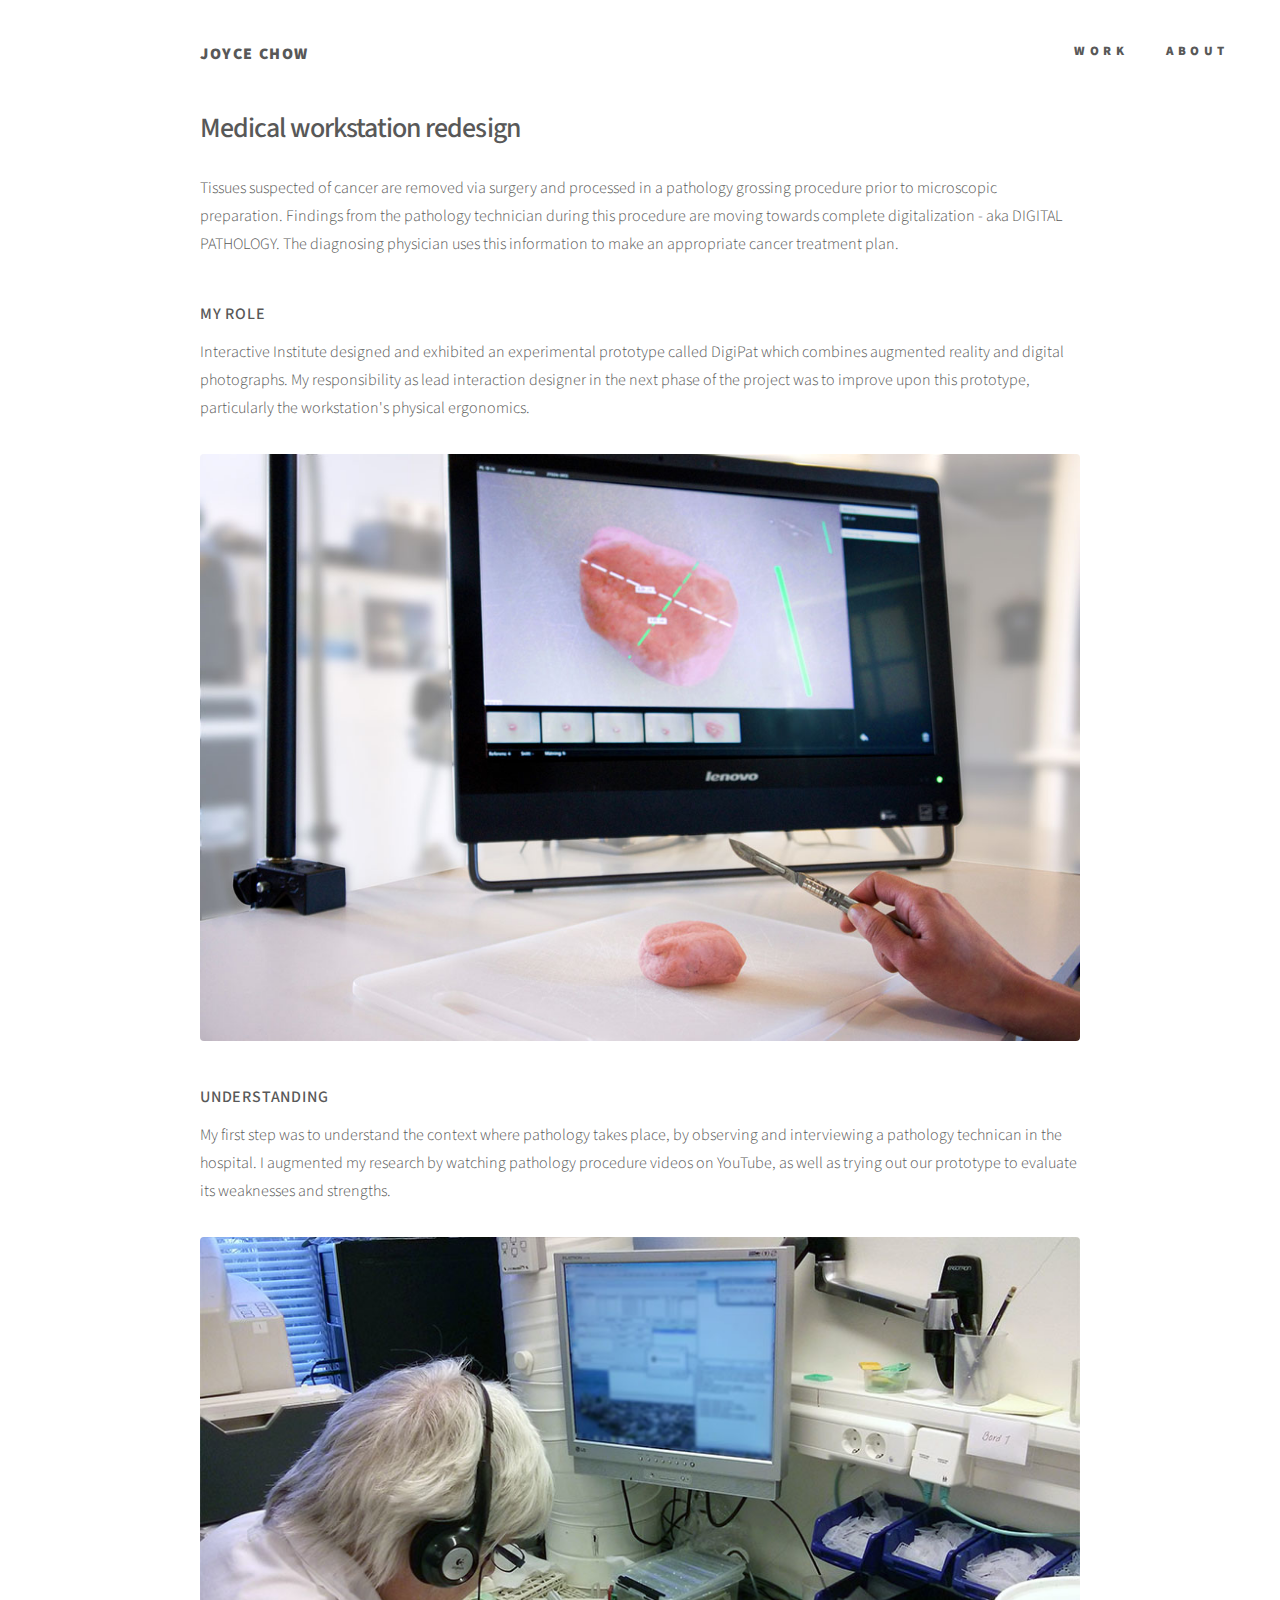
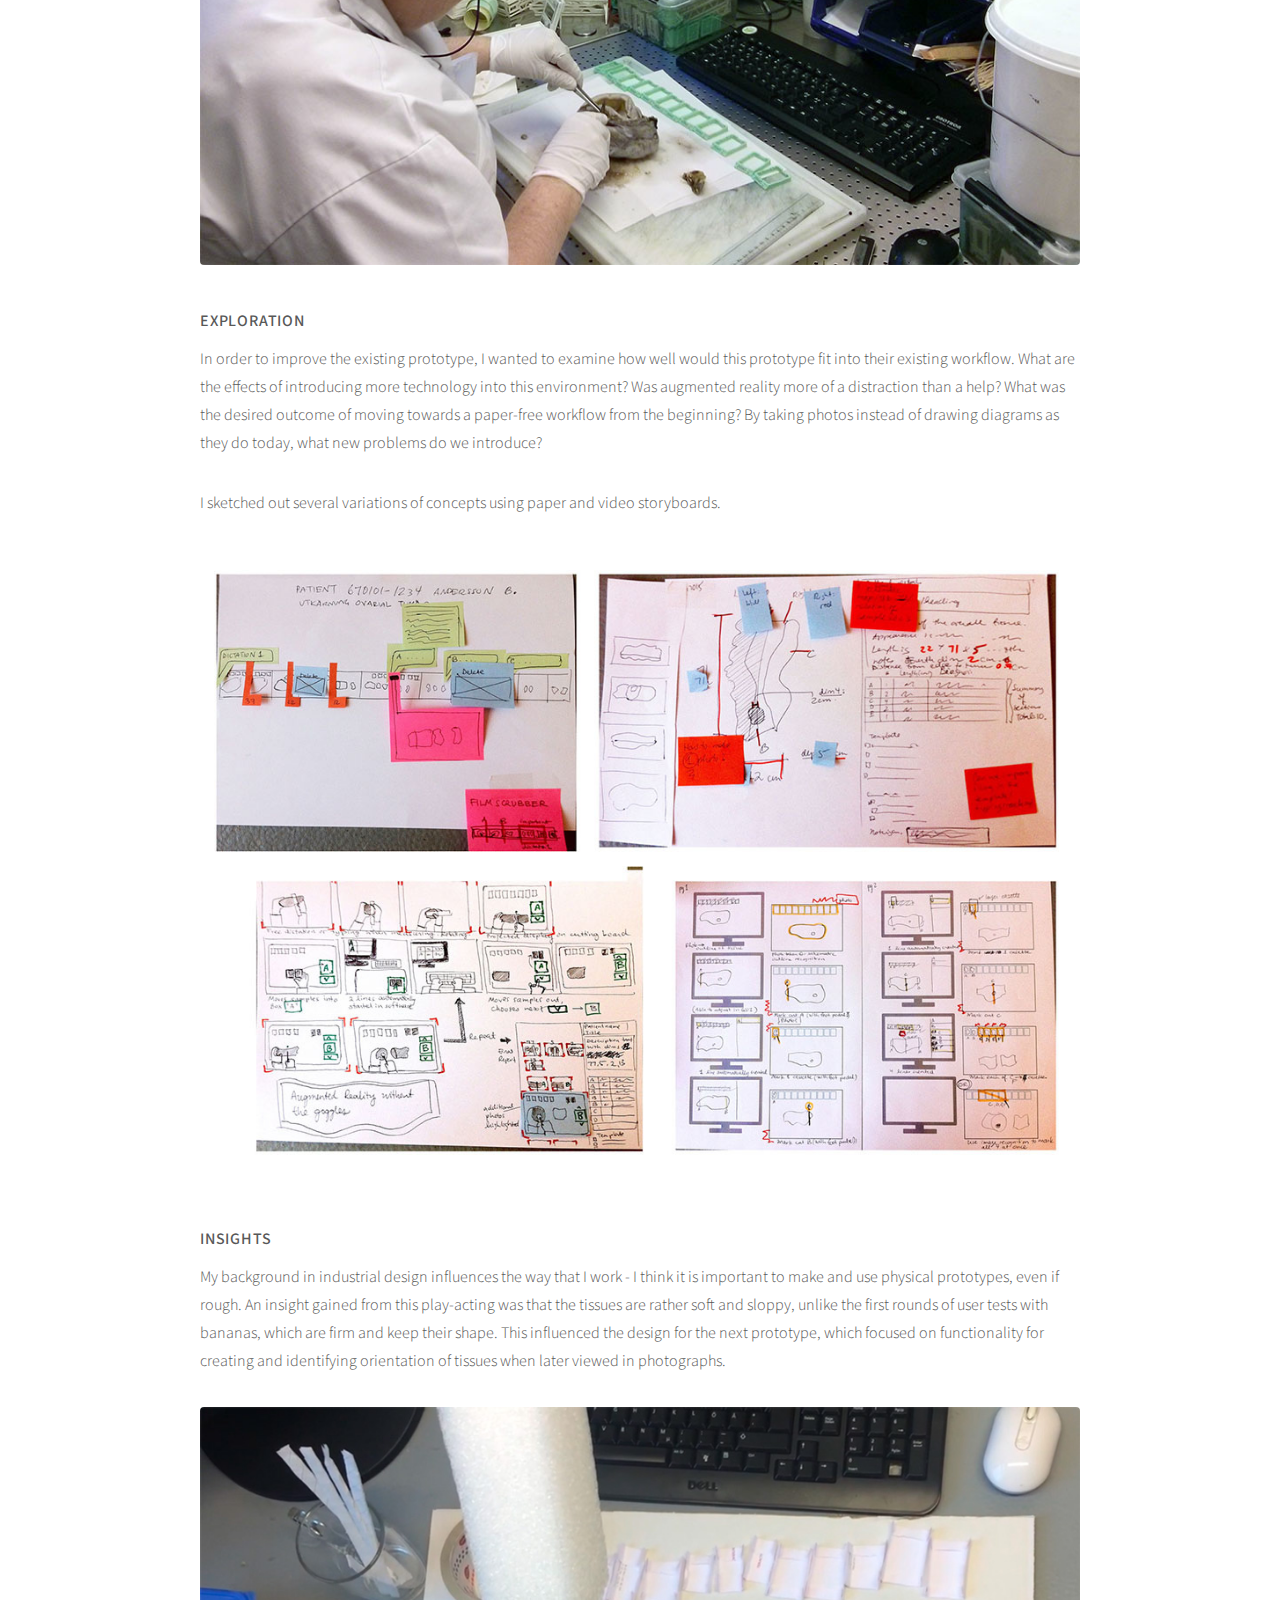
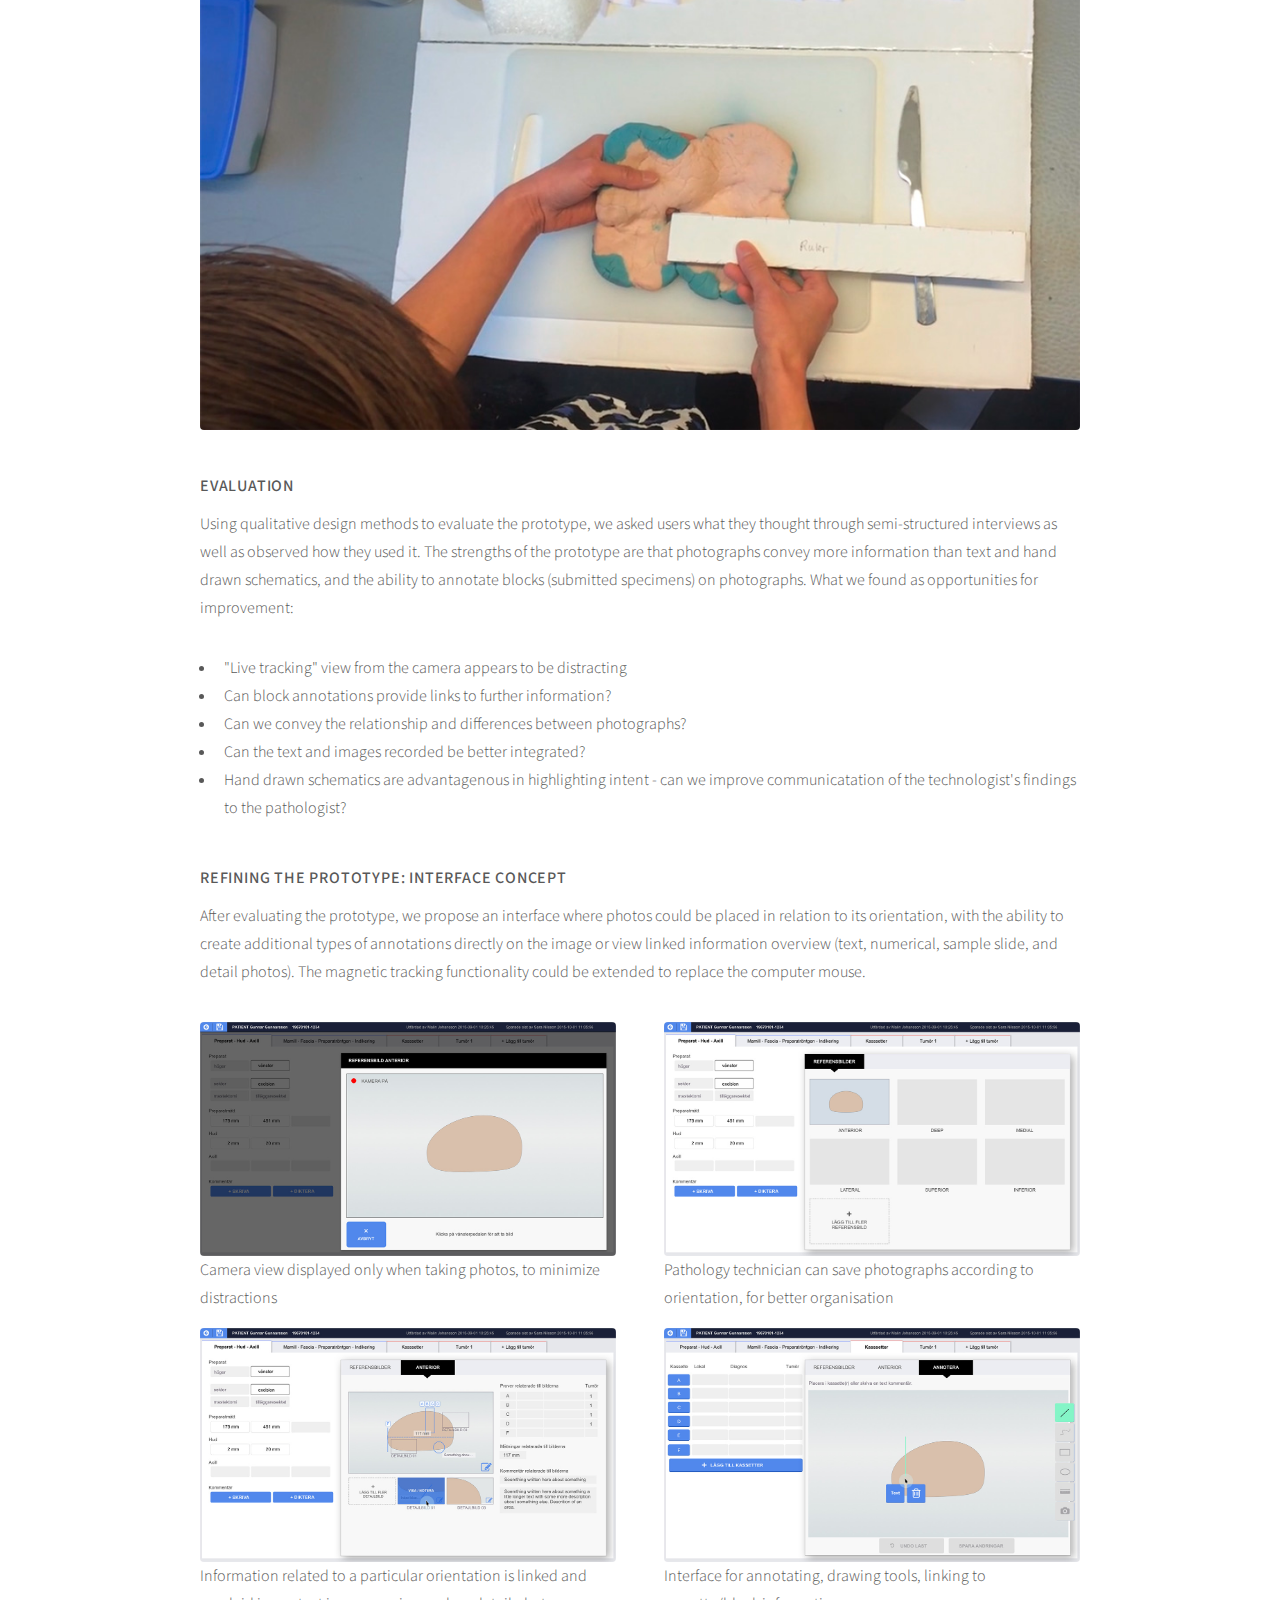
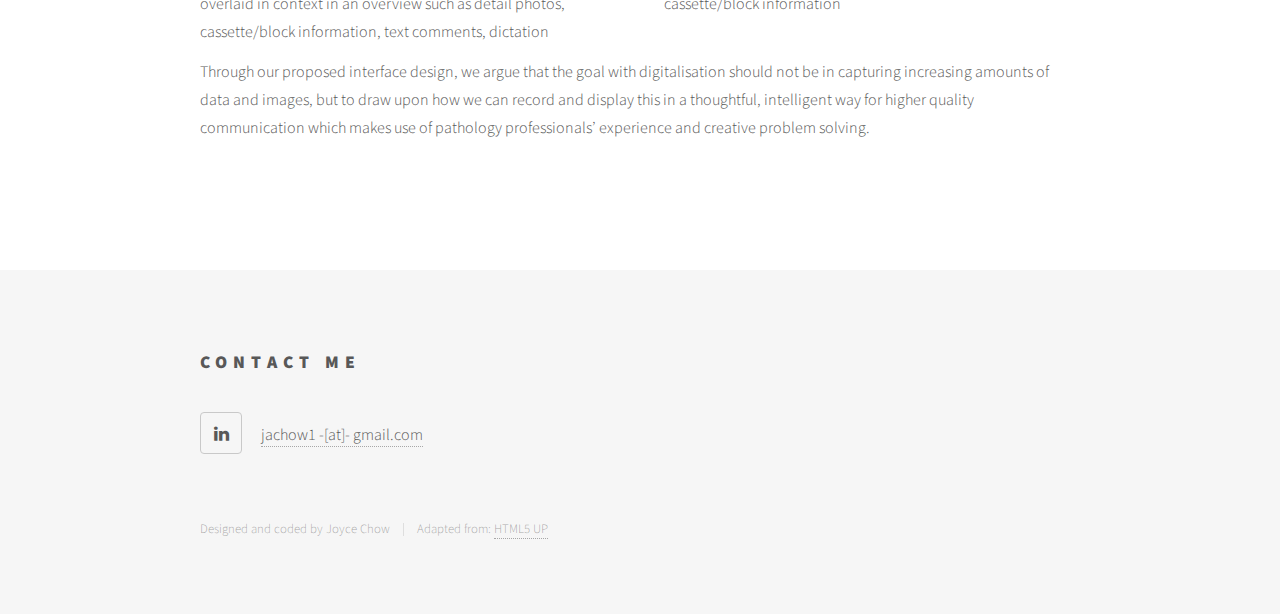
==== commit 8c3a62a9: "pdc and ndp" ====
--- a/digipat.html
+++ b/digipat.html
@@ -44,13 +44,10 @@
 				<div id="main">
 						<div class="inner">
 							<h1>Medical workstation redesign</h1>
-
 							<p>Tissues suspected of cancer are removed via surgery and processed in a pathology grossing procedure prior to microscopic preparation. Findings from the pathology technician during this procedure are moving towards complete digitalization - aka DIGITAL PATHOLOGY. The diagnosing physician uses this information to make an appropriate cancer treatment plan. </p>
 
 							<h3>My role</h3>
 							<p>Interactive Institute designed and exhibited an experimental prototype called DigiPat which combines augmented reality and digital photographs. My responsibility as lead interaction designer in the next phase of the project was to improve upon this prototype, particularly the workstation's physical ergonomics.</p>
-
-							<p>The results of this project cannot yet be disclosed in whole due to confidentiality.</p>
 
 							<span class="image main"><img src="images/digipat.jpg" alt="" /></span>
 
@@ -68,10 +65,41 @@
 							<h3>Insights</h3>
 							<p>My background in industrial design influences the way that I work - I think it is important  to make and use physical prototypes, even if rough. An insight gained from this play-acting was that the tissues are rather soft and sloppy, unlike the first rounds of user tests with bananas, which are firm and keep their shape. This influenced the design for the next prototype, which focused on functionality for creating and identifying orientation of tissues when later viewed in photographs.</p>
 
-							<span class="image main"><img src="images/play.jpg" alt="" /></span>
+							<span class="image main"><img src="images/actitout.jpg" alt="" /></span>
 
 
-						</div>						
+							<h3>Evaluation</h3>
+							<p>Using qualitative design methods to evaluate the prototype, we asked users what they thought through semi-structured interviews as well as observed how they used it. The strengths of the prototype are that photographs convey more information than text and hand drawn schematics, and the ability to annotate blocks (submitted specimens) on photographs. What we found as opportunities for improvement:
+							<ul>
+								<li>"Live tracking" view from the camera appears to be distracting</li>
+								<li>Can block annotations provide links to further information?</li>
+								<li>Can we convey the relationship and differences between photographs?</li>
+								<li>Can the text and images recorded be better integrated?</li>
+								<li>Hand drawn schematics are advantagenous in highlighting intent - can we improve communicatation of the technologist's findings to the pathologist?</li>
+							</ul>	
+							</p>
+
+							<h3>Refining the prototype: Interface concept</h3>
+							<p>After evaluating the prototype, we propose an interface where photos could be placed in relation to its orientation, with the ability to create additional types of annotations directly on the image or view linked information overview (text, numerical, sample slide, and detail photos). The magnetic tracking functionality could be extended to replace the computer mouse.</p>
+
+							<span class="image left"><img src="images/dp0.jpg" alt="interface 1" /><caption>Camera view displayed only when taking photos, to minimize distractions</caption></span>
+
+							
+							<span class="image right"><img src="images/dp1.jpg" alt="interface 2" />
+							<caption>Pathology technician can save photographs according to orientation, for better organisation
+							</caption></span>
+						
+							<span class="image left"><img src="images/dp2.jpg" alt="interface 3" /><caption>Information related to a particular orientation is linked and overlaid in context in an overview such as detail photos, cassette/block information, text comments, dictation</caption></span>
+							
+							<span class="image right"><img src="images/dp3.jpg" alt="interface 4" /><caption>Interface for annotating, drawing tools, linking to cassette/block information</caption></span>
+						
+
+							<div style="clear: both;"></div>
+
+							<p> Through our proposed interface design, we argue that the goal with digitalisation should not be in capturing increasing amounts of data and images, but to draw upon how we can record and display this in a thoughtful, intelligent way for higher quality communication which makes use of pathology professionals’ experience and creative problem solving.
+							</p>
+
+						</div> <!-- end div inner --> 					
 					</div> <!--end main-->
 
 				<!-- Footer -->
--- a/assets/css/main.css
+++ b/assets/css/main.css
@@ -2337,7 +2337,7 @@
 		}
 
 		.image.left, .image.right {
-			max-width: 40%;
+			max-width: 50%;
 		}
 
 			.image.left img, .image.right img {
@@ -2375,6 +2375,8 @@
 			.image.main img {
 				width: 100%;
 			}
+
+
 
 			@media screen and (max-width: 736px) {
 
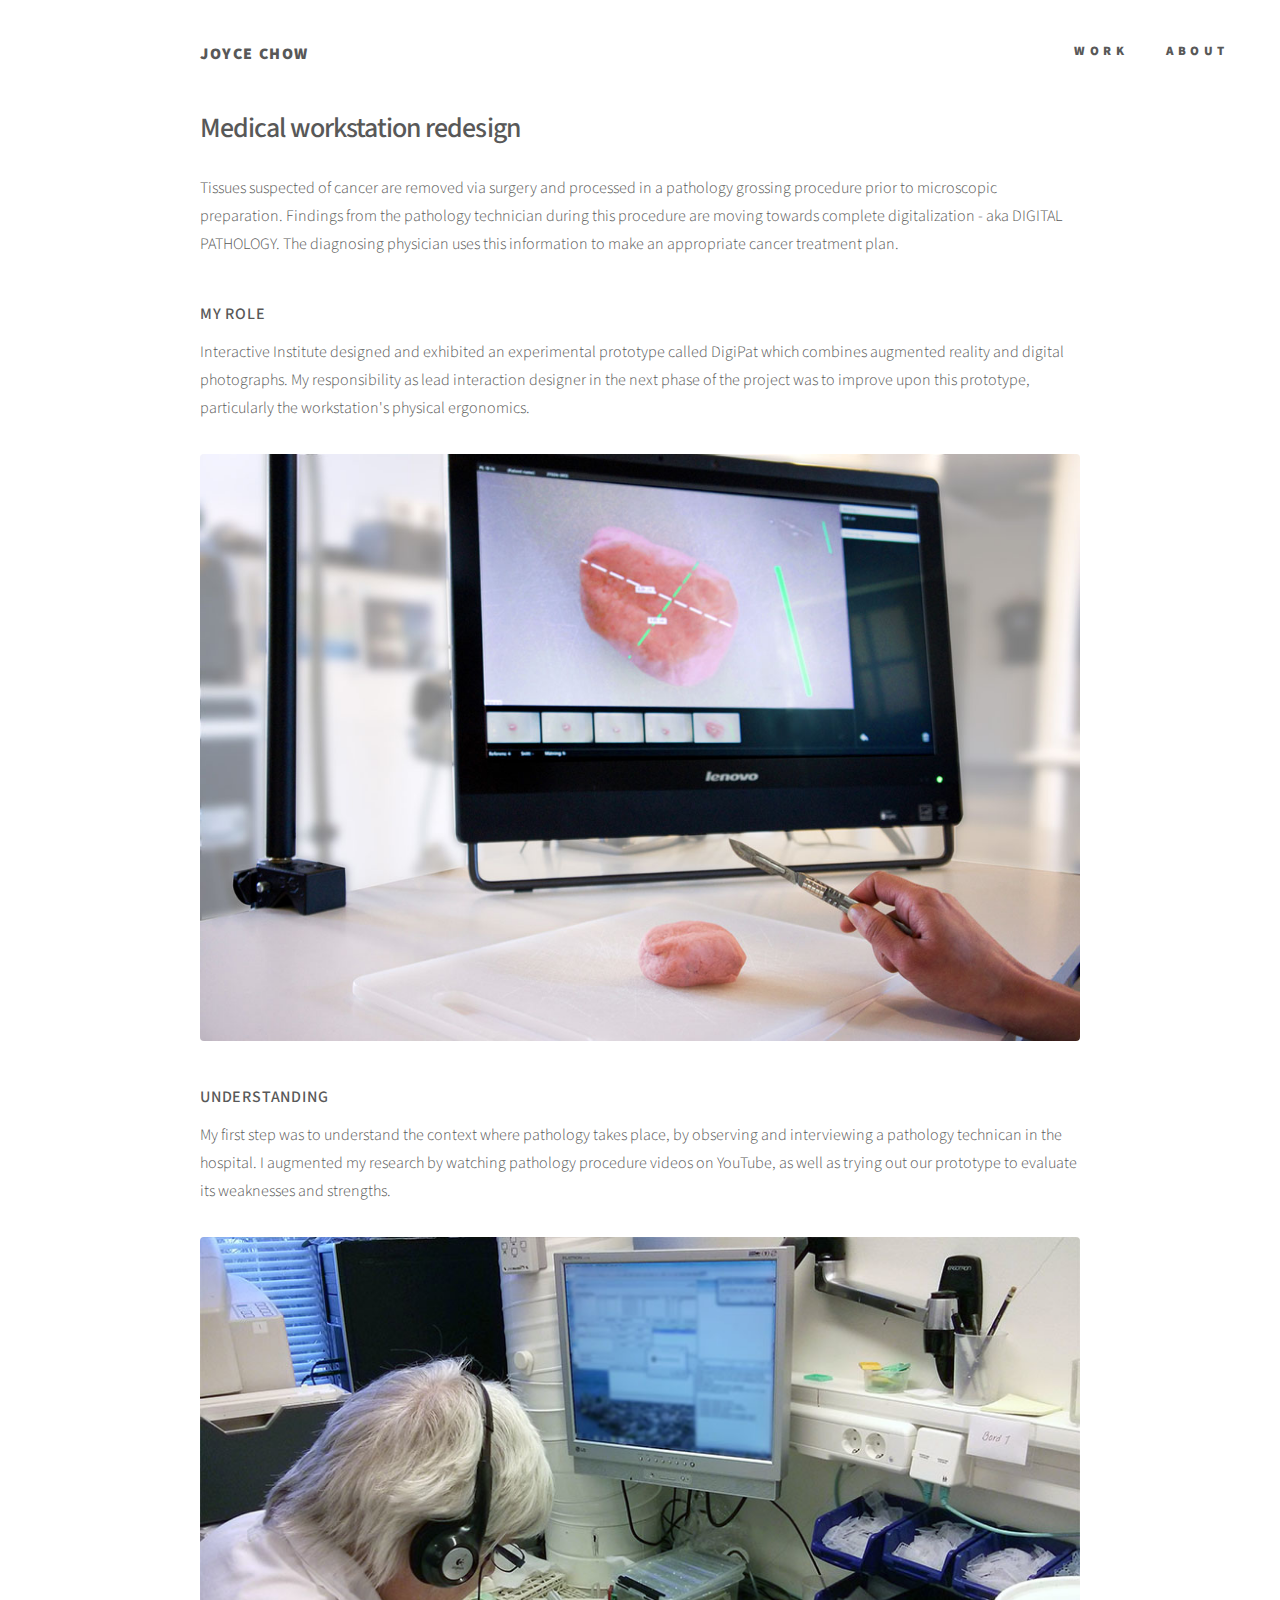
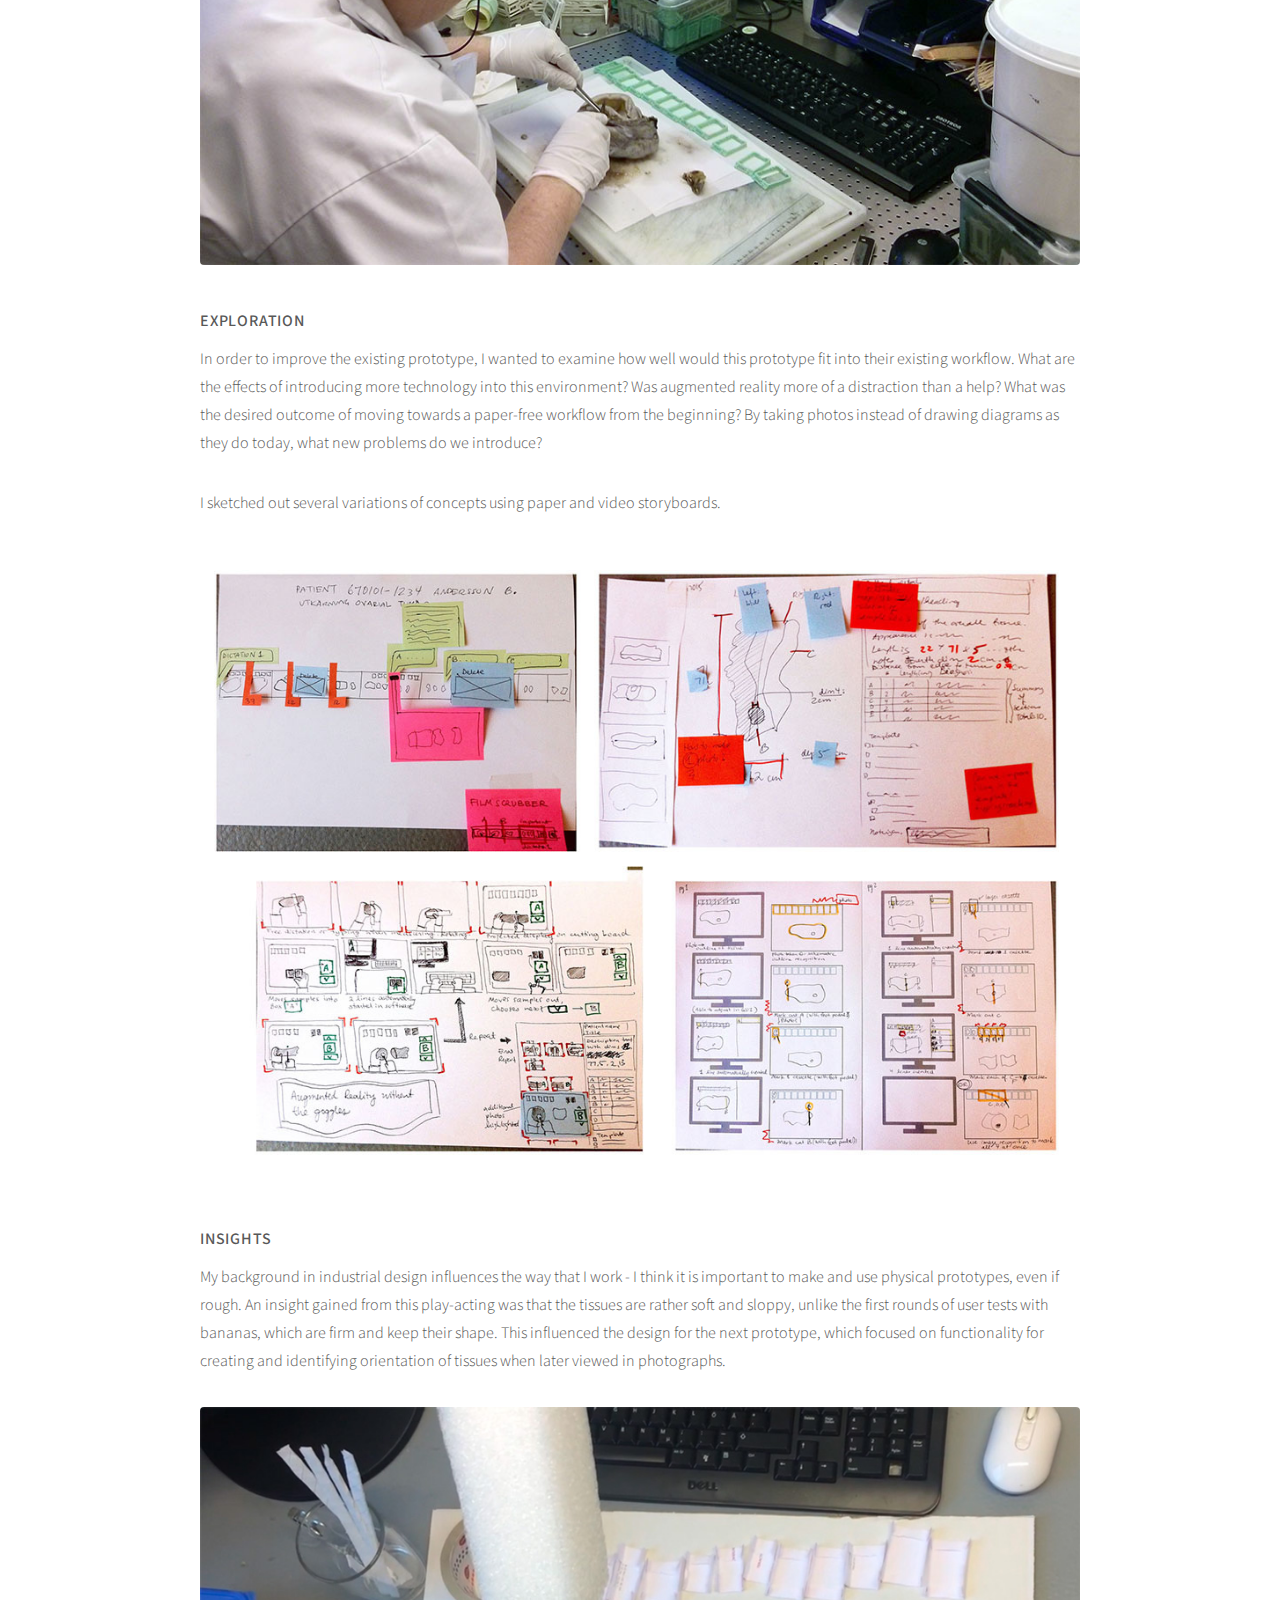
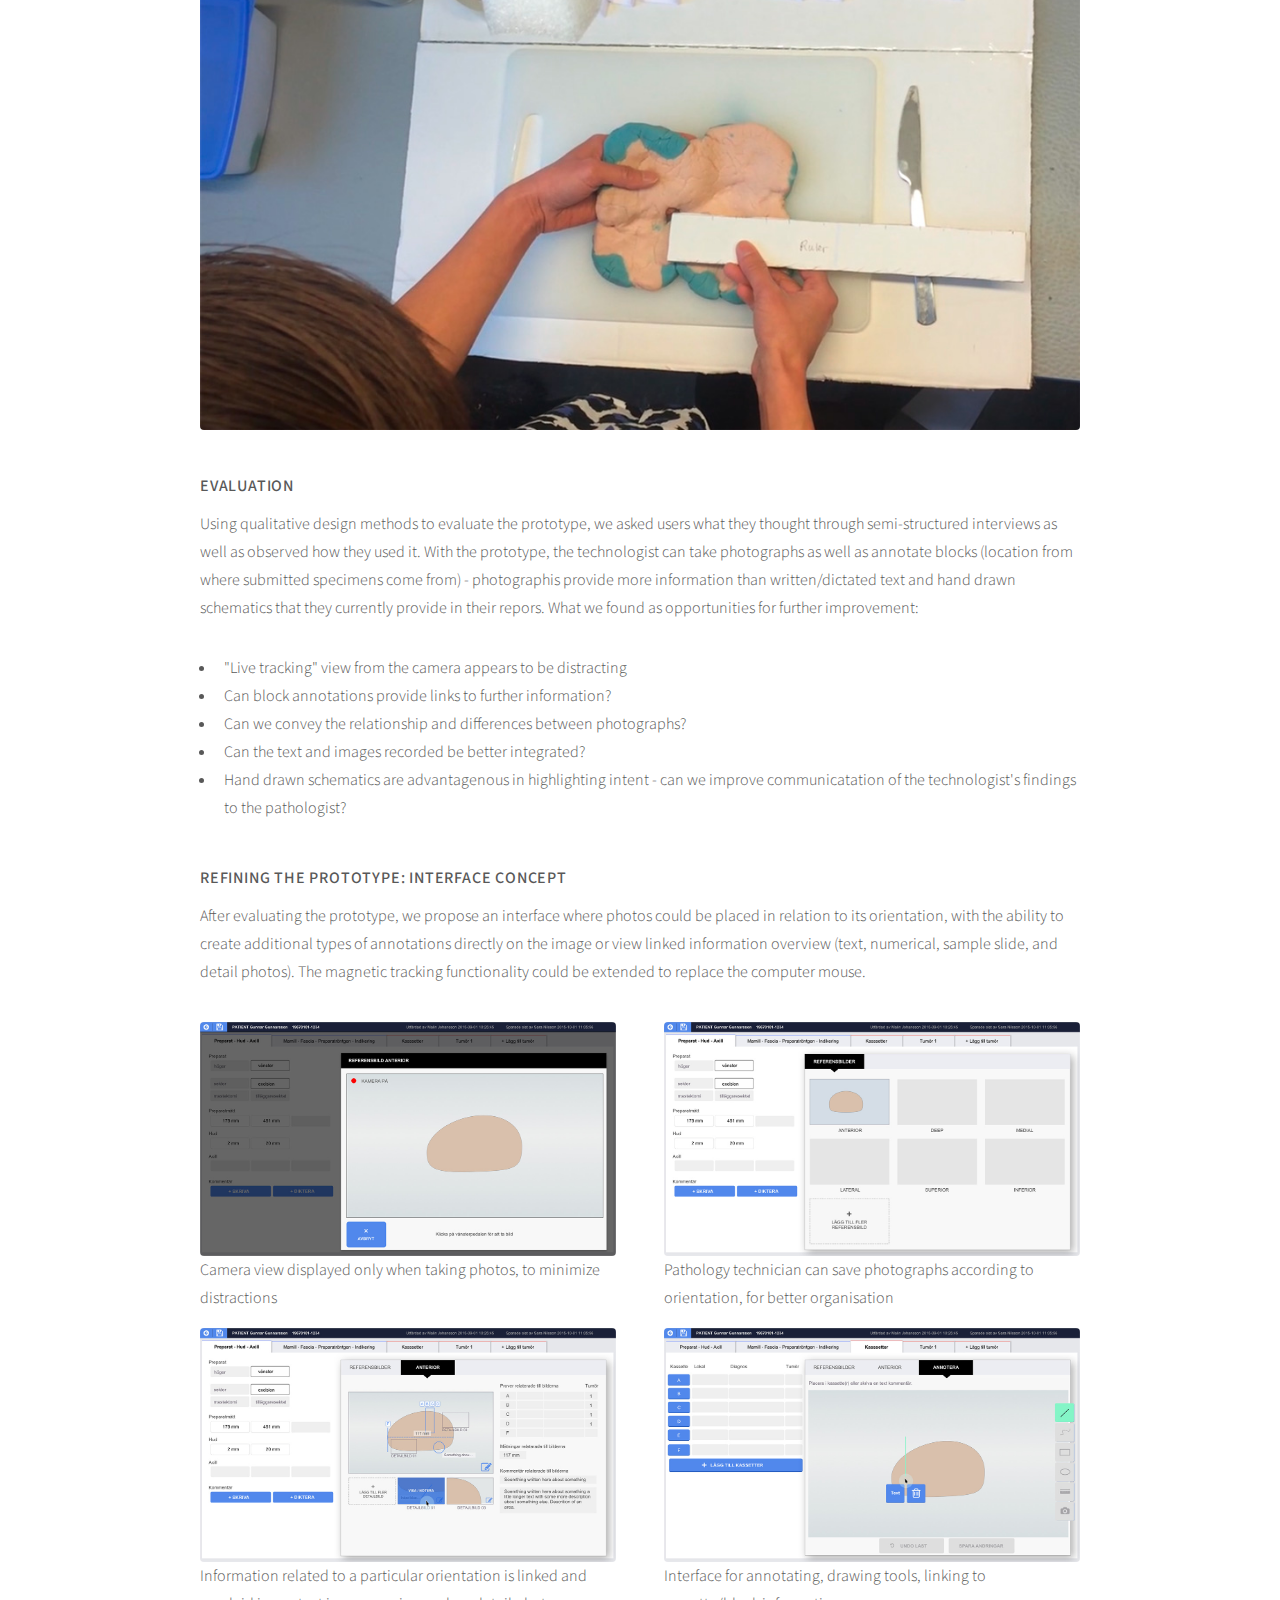
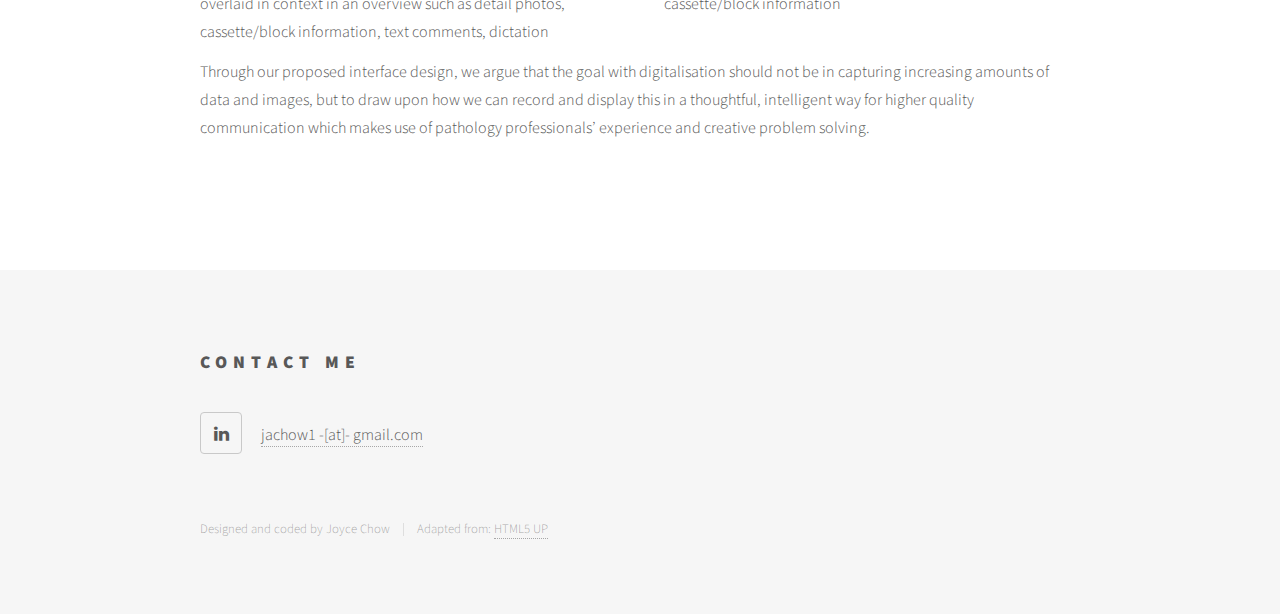
==== commit 39a754c7: "digitext" ====
--- a/digipat.html
+++ b/digipat.html
@@ -69,7 +69,7 @@
 
 
 							<h3>Evaluation</h3>
-							<p>Using qualitative design methods to evaluate the prototype, we asked users what they thought through semi-structured interviews as well as observed how they used it. The strengths of the prototype are that photographs convey more information than text and hand drawn schematics, and the ability to annotate blocks (submitted specimens) on photographs. What we found as opportunities for improvement:
+							<p>Using qualitative design methods to evaluate the prototype, we asked users what they thought through semi-structured interviews as well as observed how they used it. With the prototype, the technologist can take photographs as well as annotate blocks (location from where submitted specimens come from) - photographis provide more information than written/dictated text and hand drawn schematics that they currently provide in their repors. What we found as opportunities for further improvement:
 							<ul>
 								<li>"Live tracking" view from the camera appears to be distracting</li>
 								<li>Can block annotations provide links to further information?</li>
